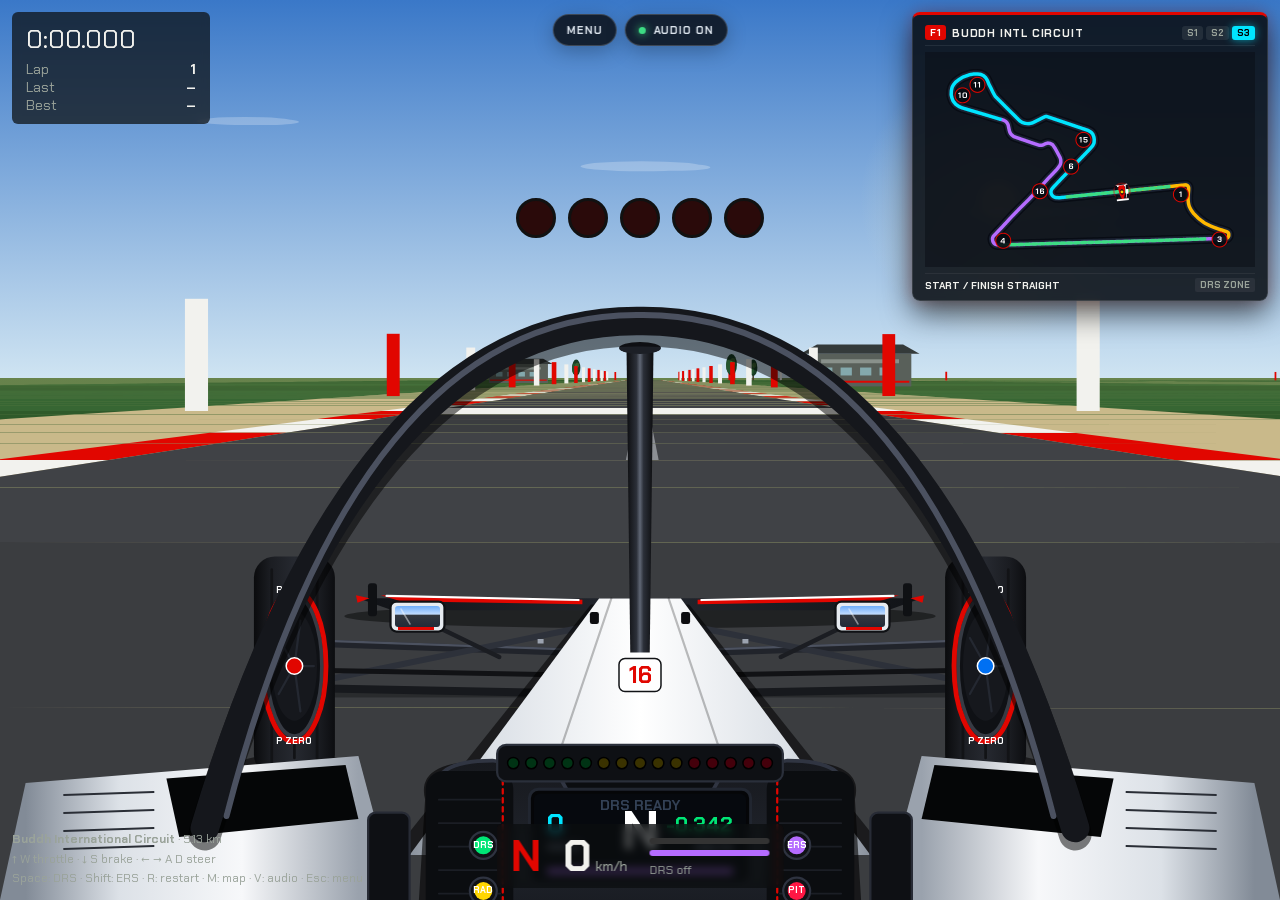
==== Buddh Circuit – F1 Cockpit.html @ 2cab72d8 "Initial commit: Buddh Circuit F1 Game" ====
<!DOCTYPE html>
<html lang="en">
<head>
<meta charset="utf-8">
<meta name="viewport" content="width=device-width, initial-scale=1, viewport-fit=cover">
<title>Buddh International Circuit – F1 Cockpit</title>
<link href="https://fonts.googleapis.com/css2?family=Chakra+Petch:wght@500;700&display=swap" rel="stylesheet">
<style>
:root{--bg:#1d2a1c;--panel:rgba(12,14,16,.72);--ink:#f2f2ee;--dim:#9aa39a;--red:#e10600;--purple:#b56cff;--green:#3ddc84;box-sizing:border-box;padding-top:env(safe-area-inset-top,0px);padding-bottom:env(safe-area-inset-bottom,0px)}
html{scroll-padding-top:env(safe-area-inset-top,0px);height:100%}
html,body{margin:0;height:100%;overflow:hidden;background:var(--bg);color:var(--ink);font-family:"Chakra Petch",system-ui,sans-serif}
canvas{display:block;width:100%;height:100%}
.hud{position:fixed;background:var(--panel);border-radius:6px;padding:10px 14px;font-variant-numeric:tabular-nums;backdrop-filter:blur(4px)}
#timing{top:calc(12px + env(safe-area-inset-top,0px));left:12px;min-width:170px}
#timing div{display:flex;justify-content:space-between;gap:18px;font-size:14px;color:var(--dim)}
#timing b{color:var(--ink);font-weight:700}
#timing .big{font-size:26px;color:var(--ink);margin-bottom:4px}
#dash{bottom:calc(12px + env(safe-area-inset-bottom,0px));left:50%;transform:translateX(-50%);display:flex;gap:22px;align-items:flex-end}
#speed{font-size:44px;font-weight:700;line-height:1}
#speed small{font-size:13px;color:var(--dim);font-weight:500;margin-left:4px}
#gear{font-size:44px;font-weight:700;line-height:1;color:var(--red);min-width:30px;text-align:center}
.bars{display:grid;gap:6px;width:120px;font-size:12px;color:var(--dim)}
.bar{height:6px;background:#333;border-radius:3px;overflow:hidden}
.bar i{display:block;height:100%;width:0;background:var(--green)}
#rev i{background:var(--red)}
#drs{color:var(--dim)}#drs.on{color:var(--green);font-weight:700}
#mini{top:calc(12px + env(safe-area-inset-top,0px));right:12px;padding:10px 12px 8px;background:rgba(10,14,20,0.88);border:1px solid rgba(255,255,255,0.12);border-top:3px solid var(--red);box-shadow:0 12px 30px rgba(0,0,0,0.65),0 0 15px rgba(225,6,0,0.2);border-radius:8px;display:flex;flex-direction:column;gap:6px;z-index:10;cursor:pointer;user-select:none;transition:all .2s ease}
#mini-header{display:flex;justify-content:space-between;align-items:center;gap:12px;border-bottom:1px solid rgba(255,255,255,0.08);padding-bottom:5px}
.mini-title-wrap{display:flex;align-items:center;gap:6px}
.f1-pill{background:var(--red);color:#fff;font-size:10px;font-weight:700;padding:1px 5px;border-radius:3px;letter-spacing:0.5px}
.mini-name{font-size:11px;font-weight:700;letter-spacing:0.8px;color:var(--ink);text-transform:uppercase}
.mini-sectors{display:flex;gap:3px}
.sec-badge{font-size:9px;font-weight:700;padding:1px 5px;border-radius:3px;background:rgba(255,255,255,0.08);color:var(--dim);transition:all 0.2s ease}
.sec-badge.active-s1{background:#ffb800;color:#000;box-shadow:0 0 8px rgba(255,184,0,0.6)}
.sec-badge.active-s2{background:var(--purple);color:#fff;box-shadow:0 0 8px rgba(181,108,255,0.6)}
.sec-badge.active-s3{background:#00e5ff;color:#000;box-shadow:0 0 8px rgba(0,229,255,0.6)}
#mini-footer{display:flex;justify-content:space-between;align-items:center;font-size:10px;color:var(--dim);border-top:1px solid rgba(255,255,255,0.06);padding-top:4px}
#mini-turn{font-weight:700;color:var(--ink)}
.mini-drs-tag{color:var(--dim);font-weight:700;font-size:9px;padding:1px 5px;border-radius:2px;background:rgba(255,255,255,0.06)}
.mini-drs-tag.active{background:var(--green);color:#000;box-shadow:0 0 8px rgba(61,220,132,0.7)}
#lights{position:fixed;top:22%;left:50%;transform:translateX(-50%);display:flex;gap:12px;pointer-events:none}
#lights span{width:34px;height:34px;border-radius:50%;background:#2a0a0a;border:3px solid #111}
#lights span.on{background:var(--red);box-shadow:0 0 18px var(--red)}
#msg{position:fixed;top:36%;left:0;right:0;text-align:center;font-size:30px;font-weight:700;pointer-events:none;text-shadow:0 2px 8px #000}
#help{position:fixed;left:12px;bottom:calc(12px + env(safe-area-inset-bottom,0px));font-size:12px;color:var(--dim);line-height:1.6}
#top-tools{position:fixed;top:calc(14px + env(safe-area-inset-top,0px));left:50%;transform:translateX(-50%);z-index:12;display:flex;gap:8px}
#top-tools button{border:1px solid rgba(255,255,255,.18);border-radius:999px;padding:8px 13px;background:rgba(10,14,20,.84);color:#dbe3ec;font:700 11px "Chakra Petch",sans-serif;letter-spacing:.08em;cursor:pointer;backdrop-filter:blur(8px);box-shadow:0 5px 20px rgba(0,0,0,.25)}
#top-tools button:hover{background:rgba(32,39,49,.96);border-color:rgba(255,255,255,.36)}
#sound-toggle::before{content:"";display:inline-block;width:7px;height:7px;margin-right:8px;border-radius:50%;background:#3ddc84;box-shadow:0 0 8px #3ddc84}
#sound-toggle[aria-pressed="false"]::before{background:#7a828d;box-shadow:none}
#race-menu{position:fixed;z-index:11;top:calc(58px + env(safe-area-inset-top,0px));left:50%;transform:translateX(-50%);width:min(430px,calc(100vw - 28px));max-height:calc(100vh - 86px);overflow:auto;padding:20px;border:1px solid rgba(255,255,255,.16);border-radius:14px;background:linear-gradient(145deg,rgba(19,25,33,.97),rgba(7,10,14,.96));color:#f2f5f8;box-shadow:0 24px 80px rgba(0,0,0,.58);backdrop-filter:blur(16px)}
#race-menu[hidden]{display:none}
.menu-heading{display:flex;justify-content:space-between;align-items:flex-start;margin-bottom:16px}
.menu-heading h2{margin:0;font-size:20px;letter-spacing:.04em}
.menu-heading p{margin:3px 0 0;color:#9aa6b4;font-size:11px;letter-spacing:.08em;text-transform:uppercase}
.menu-close{border:1px solid #39414c;border-radius:8px;background:#161b22;color:#dbe3ec;padding:6px 10px;font:700 11px "Chakra Petch",sans-serif;cursor:pointer}
.menu-section{border-top:1px solid rgba(255,255,255,.1);padding-top:13px;margin-top:13px}
.menu-section h3{margin:0 0 10px;color:#8d9aaa;font-size:10px;letter-spacing:.12em;text-transform:uppercase}
.control-list{display:grid;grid-template-columns:1fr 1fr;gap:8px}
.control-row{display:flex;align-items:center;justify-content:space-between;gap:8px;padding:8px 9px;border-radius:8px;background:rgba(255,255,255,.045);font-size:12px;color:#c8d0d9}
.keycaps{display:flex;gap:3px;flex-wrap:wrap;justify-content:flex-end}
.keycap{min-width:22px;padding:3px 5px;border:1px solid #414a57;border-bottom-width:2px;border-radius:5px;background:#222832;color:#fff;text-align:center;font-size:10px;font-weight:700}
.setting-row{display:grid;grid-template-columns:1fr auto;align-items:center;gap:4px 12px;margin:12px 0;color:#dbe3ec;font-size:12px}
.setting-row output{color:#9eabb9;font-variant-numeric:tabular-nums}
.setting-row input{grid-column:1/-1;width:100%;accent-color:#e10600}
#resume-drive{width:100%;margin-top:15px;padding:11px;border:0;border-radius:8px;background:#e10600;color:#fff;font:700 13px "Chakra Petch",sans-serif;letter-spacing:.08em;cursor:pointer}
#resume-drive:hover{background:#ff211b}
#sound-toggle::before{content:"";display:inline-block;width:7px;height:7px;margin-right:8px;border-radius:50%;background:#3ddc84;box-shadow:0 0 8px #3ddc84}
#sound-toggle[aria-pressed="false"]::before{background:#7a828d;box-shadow:none}
#sound-toggle:hover{background:rgba(32,39,49,.94);border-color:rgba(255,255,255,.36)}
@media(max-width:700px){#help{display:none}#dash{gap:12px}}
</style>
</head>
<body>
<canvas id="c"></canvas>
<div class="hud" id="timing">
  <div class="big" id="cur">0:00.000</div>
  <div>Lap <b id="lap">1</b></div>
  <div>Last <b id="last">–</b></div>
  <div>Best <b id="best">–</b></div>
</div>
<div class="hud" id="mini" title="Click to toggle map size (F1 GPS Minimap)">
  <div id="mini-header">
    <div class="mini-title-wrap">
      <span class="f1-pill">F1</span>
      <span class="mini-name">BUDDH INTL CIRCUIT</span>
    </div>
    <div class="mini-sectors">
      <span id="sec-1" class="sec-badge active-s1">S1</span>
      <span id="sec-2" class="sec-badge">S2</span>
      <span id="sec-3" class="sec-badge">S3</span>
    </div>
  </div>
  <canvas id="m" width="660" height="430" style="width:330px;height:215px"></canvas>
  <div id="mini-footer">
    <span id="mini-turn">MAIN STRAIGHT</span>
    <span id="mini-drs" class="mini-drs-tag">DRS ZONE</span>
  </div>
</div>
<div id="lights"><span></span><span></span><span></span><span></span><span></span></div>
<div id="msg"></div>
<div id="top-tools">
  <button id="menu-toggle" type="button" aria-expanded="false" aria-controls="race-menu">MENU</button>
  <button id="sound-toggle" type="button" aria-pressed="true" title="Toggle engine and road audio">AUDIO ON</button>
</div>
<section id="race-menu" hidden aria-label="Race menu">
  <div class="menu-heading">
    <div><h2>Race controls</h2><p id="menu-status">Paused · Buddh International Circuit</p></div>
    <button class="menu-close" id="menu-close" type="button" aria-label="Close race menu">CLOSE</button>
  </div>
  <div class="menu-section">
    <h3>Drive</h3>
    <div class="control-list">
      <div class="control-row"><span>Throttle</span><span class="keycaps"><span class="keycap">W</span><span class="keycap">↑</span></span></div>
      <div class="control-row"><span>Brake / reverse</span><span class="keycaps"><span class="keycap">S</span><span class="keycap">↓</span></span></div>
      <div class="control-row"><span>Steer</span><span class="keycaps"><span class="keycap">A</span><span class="keycap">D</span></span></div>
      <div class="control-row"><span>DRS · straight only</span><span class="keycaps"><span class="keycap">SPACE</span></span></div>
      <div class="control-row"><span>ERS boost</span><span class="keycaps"><span class="keycap">SHIFT</span></span></div>
      <div class="control-row"><span>Restart lap</span><span class="keycaps"><span class="keycap">R</span></span></div>
      <div class="control-row"><span>Map size</span><span class="keycaps"><span class="keycap">M</span></span></div>
      <div class="control-row"><span>Menu / resume</span><span class="keycaps"><span class="keycap">ESC</span></span></div>
    </div>
  </div>
  <div class="menu-section">
    <h3>Settings</h3>
    <label class="setting-row" for="steer-setting"><span>Steering response</span><output id="steer-value">100%</output><input id="steer-setting" type="range" min="60" max="150" value="100"></label>
    <label class="setting-row" for="camera-setting"><span>Camera vibration</span><output id="camera-value">100%</output><input id="camera-setting" type="range" min="0" max="150" value="100"></label>
    <label class="setting-row" for="volume-setting"><span>Audio volume</span><output id="volume-value">75%</output><input id="volume-setting" type="range" min="0" max="100" value="75"></label>
  </div>
  <button id="resume-drive" type="button">RESUME DRIVE</button>
</section>
<div class="hud" id="dash">
  <div id="gear">N</div>
  <div id="speed">0<small>km/h</small></div>
  <div class="bars">
    <div id="rev" class="bar"><i></i></div>
    <div id="ersb" class="bar"><i style="background:var(--purple)"></i></div>
    <div id="drs">DRS off</div>
  </div>
</div>
<div id="help"><b>Buddh International Circuit</b> · 5.13 km<br>↑ W throttle · ↓ S brake · ← → A D steer<br>Space: DRS · Shift: ERS · R: restart · M: map · V: audio · Esc: menu</div>

<script>
(function(){
const cv=document.getElementById('c'),ctx=cv.getContext('2d');
const mc=document.getElementById('m'),mx=mc.getContext('2d');
const $=id=>document.getElementById(id);
let W,H,dpr;
function resize(){dpr=Math.min(devicePixelRatio||1,2);W=innerWidth;H=innerHeight;cv.width=W*dpr;cv.height=H*dpr}
addEventListener('resize',resize);resize();

// ---- Track: closed Catmull-Rom spline ----
// Buddh International Circuit, traced from the supplied SVG (start/finish = first point)
const D=[2583,573,2631,568,2679,563,2727,558,2774,553,2822,547,2870,543,2918,538,2966,533,3013,528,3061,523,3109,518,3157,514,3205,509,3253,504,3300,499,3348,494,3396,489,3444,484,3492,480,3539,475,3587,470,3635,465,3683,460,3731,455,3778,451,3826,446,3874,441,3922,436,3970,431,4017,426,4065,421,4113,417,4161,412,4209,407,4257,402,4304,397,4352,392,4400,388,4448,383,4496,378,4543,373,4591,368,4639,363,4687,359,4735,354,4782,349,4830,344,4878,339,4926,334,4974,329,5021,325,5069,320,5117,315,5165,310,5213,305,5260,300,5308,296,5356,291,5404,287,5452,292,5494,313,5528,346,5550,388,5559,434,5559,482,5557,530,5553,578,5549,626,5545,674,5541,722,5537,770,5533,818,5531,866,5531,914,5531,962,5532,1010,5537,1057,5542,1105,5547,1153,5555,1200,5567,1247,5579,1293,5595,1338,5617,1381,5638,1424,5660,1467,5685,1508,5713,1547,5741,1586,5769,1625,5797,1664,5831,1698,5865,1732,5899,1766,5933,1800,5967,1834,6001,1868,6035,1902,6072,1932,6110,1961,6149,1990,6187,2019,6226,2048,6264,2077,6302,2106,6342,2133,6385,2154,6428,2175,6471,2196,6514,2218,6557,2239,6601,2260,6644,2281,6689,2298,6734,2315,6779,2332,6824,2349,6869,2366,6914,2383,6959,2400,7004,2416,7050,2430,7096,2443,7142,2457,7188,2471,7233,2487,7278,2503,7324,2518,7370,2533,7414,2552,7453,2579,7482,2617,7491,2664,7492,2712,7485,2759,7460,2799,7428,2835,7386,2858,7339,2867,7291,2870,7243,2869,7195,2869,7147,2868,7099,2869,7051,2871,7003,2872,6955,2873,6907,2874,6859,2875,6811,2876,6763,2877,6715,2879,6667,2880,6619,2881,6570,2882,6522,2883,6474,2885,6426,2886,6378,2887,6330,2888,6282,2890,6234,2892,6186,2893,6138,2895,6090,2896,6042,2898,5994,2900,5946,2901,5898,2903,5850,2904,5802,2906,5754,2908,5706,2910,5658,2912,5610,2914,5562,2916,5514,2917,5466,2919,5418,2921,5370,2923,5322,2925,5274,2927,5226,2928,5178,2929,5130,2931,5082,2932,5034,2933,4986,2935,4938,2936,4890,2937,4841,2939,4793,2940,4745,2941,4697,2943,4649,2944,4601,2945,4553,2947,4505,2948,4457,2950,4409,2952,4361,2953,4313,2955,4265,2957,4217,2958,4169,2960,4121,2962,4073,2964,4025,2965,3977,2967,3929,2969,3881,2970,3833,2971,3785,2973,3737,2974,3689,2975,3641,2976,3593,2977,3545,2978,3497,2979,3449,2981,3401,2982,3352,2983,3304,2984,3256,2985,3208,2986,3160,2987,3112,2988,3064,2990,3016,2991,2968,2992,2920,2993,2872,2995,2824,2997,2776,2999,2728,3001,2680,3003,2632,3004,2584,3006,2536,3008,2488,3010,2440,3012,2392,3014,2344,3015,2296,3017,2248,3018,2200,3019,2152,3020,2104,3021,2056,3022,2008,3024,1960,3025,1912,3026,1864,3027,1816,3028,1767,3030,1719,3031,1671,3033,1623,3034,1575,3036,1527,3037,1479,3039,1431,3040,1383,3042,1335,3043,1287,3045,1239,3046,1191,3047,1143,3048,1095,3049,1047,3050,999,3051,951,3052,903,3053,855,3054,807,3055,759,3056,711,3057,663,3057,615,3059,567,3061,519,3063,471,3065,423,3067,375,3069,326,3071,278,3073,230,3075,182,3077,134,3079,86,3081,38,3082,-10,3083,-58,3084,-106,3085,-154,3086,-202,3087,-250,3088,-298,3089,-346,3090,-394,3091,-442,3092,-490,3093,-538,3094,-586,3095,-634,3097,-682,3098,-730,3099,-778,3101,-826,3102,-874,3104,-922,3105,-970,3107,-1018,3108,-1066,3110,-1115,3111,-1163,3113,-1211,3114,-1259,3115,-1307,3117,-1355,3118,-1403,3120,-1451,3121,-1499,3123,-1547,3124,-1595,3126,-1643,3127,-1691,3128,-1739,3130,-1787,3131,-1835,3133,-1883,3134,-1931,3136,-1979,3137,-2027,3139,-2075,3141,-2123,3142,-2171,3144,-2219,3145,-2267,3147,-2315,3148,-2363,3150,-2411,3151,-2459,3153,-2507,3154,-2555,3155,-2603,3157,-2651,3158,-2700,3159,-2748,3161,-2796,3162,-2844,3163,-2892,3164,-2940,3166,-2988,3167,-3036,3168,-3084,3170,-3132,3171,-3180,3172,-3228,3174,-3276,3175,-3324,3177,-3372,3178,-3420,3179,-3468,3181,-3516,3182,-3564,3182,-3612,3182,-3660,3174,-3707,3165,-3752,3151,-3792,3124,-3828,3092,-3854,3052,-3876,3009,-3885,2963,-3893,2915,-3894,2867,-3882,2821,-3862,2778,-3833,2739,-3800,2704,-3767,2670,-3734,2635,-3701,2600,-3668,2565,-3635,2531,-3601,2496,-3568,2461,-3535,2426,-3502,2392,-3469,2357,-3436,2322,-3402,2287,-3370,2252,-3337,2217,-3305,2181,-3272,2146,-3239,2111,-3207,2075,-3174,2040,-3142,2005,-3109,1969,-3076,1934,-3044,1899,-3011,1864,-2979,1828,-2945,1794,-2912,1759,-2878,1725,-2845,1690,-2811,1656,-2778,1622,-2744,1587,-2711,1553,-2677,1518,-2644,1484,-2610,1449,-2577,1415,-2543,1381,-2508,1347,-2474,1313,-2440,1279,-2406,1246,-2372,1212,-2338,1178,-2304,1144,-2269,1110,-2235,1076,-2201,1043,-2167,1009,-2133,975,-2100,940,-2067,905,-2034,870,-2001,835,-1968,801,-1935,766,-1902,731,-1869,696,-1835,661,-1802,626,-1769,591,-1736,557,-1703,522,-1670,487,-1637,452,-1605,416,-1573,380,-1541,344,-1509,308,-1477,273,-1445,237,-1413,201,-1381,165,-1349,129,-1317,94,-1285,58,-1253,22,-1221,-14,-1188,-49,-1154,-83,-1120,-117,-1086,-151,-1053,-186,-1020,-221,-987,-256,-954,-291,-921,-326,-888,-360,-855,-395,-822,-430,-789,-465,-758,-502,-730,-541,-701,-579,-674,-619,-648,-659,-627,-702,-615,-749,-603,-795,-604,-843,-605,-891,-610,-938,-624,-984,-638,-1030,-660,-1073,-683,-1115,-705,-1158,-728,-1200,-750,-1243,-773,-1285,-796,-1327,-819,-1370,-842,-1412,-865,-1454,-890,-1495,-918,-1534,-945,-1574,-972,-1613,-1001,-1651,-1043,-1675,-1085,-1697,-1129,-1718,-1176,-1724,-1224,-1730,-1271,-1719,-1317,-1707,-1362,-1690,-1404,-1667,-1447,-1645,-1492,-1630,-1539,-1622,-1587,-1622,-1635,-1623,-1681,-1637,-1727,-1651,-1773,-1666,-1818,-1680,-1864,-1696,-1909,-1711,-1955,-1727,-2000,-1743,-2046,-1758,-2091,-1774,-2137,-1789,-2182,-1805,-2227,-1821,-2273,-1836,-2318,-1852,-2364,-1868,-2409,-1883,-2455,-1899,-2500,-1915,-2545,-1930,-2591,-1946,-2636,-1962,-2682,-1977,-2727,-1993,-2773,-2009,-2818,-2024,-2864,-2040,-2902,-2068,-2939,-2099,-2976,-2129,-3007,-2165,-3033,-2205,-3055,-2248,-3070,-2293,-3085,-2339,-3095,-2386,-3105,-2433,-3115,-2480,-3125,-2527,-3134,-2574,-3148,-2620,-3169,-2663,-3193,-2705,-3224,-2741,-3258,-2775,-3300,-2798,-3341,-2822,-3385,-2841,-3431,-2854,-3478,-2868,-3524,-2881,-3570,-2894,-3616,-2907,-3662,-2921,-3708,-2935,-3754,-2949,-3800,-2963,-3846,-2976,-3892,-2990,-3938,-3004,-3984,-3018,-4030,-3032,-4076,-3046,-4122,-3060,-4168,-3073,-4214,-3087,-4261,-3101,-4307,-3114,-4353,-3128,-4399,-3142,-4445,-3155,-4491,-3169,-4537,-3183,-4583,-3196,-4629,-3210,-4675,-3224,-4721,-3237,-4767,-3251,-4813,-3264,-4860,-3278,-4906,-3292,-4952,-3305,-4998,-3319,-5044,-3333,-5090,-3346,-5136,-3360,-5182,-3374,-5228,-3387,-5274,-3401,-5320,-3414,-5366,-3428,-5410,-3448,-5454,-3467,-5498,-3487,-5539,-3511,-5579,-3539,-5618,-3566,-5658,-3594,-5690,-3628,-5720,-3666,-5750,-3703,-5780,-3741,-5804,-3782,-5820,-3827,-5837,-3872,-5853,-3917,-5865,-3964,-5875,-4011,-5884,-4058,-5883,-4106,-5881,-4154,-5879,-4202,-5877,-4250,-5868,-4297,-5857,-4344,-5847,-4391,-5832,-4436,-5808,-4478,-5785,-4520,-5759,-4560,-5728,-4597,-5697,-4634,-5666,-4670,-5628,-4699,-5590,-4729,-5552,-4759,-5514,-4788,-5473,-4813,-5432,-4838,-5391,-4863,-5350,-4888,-5308,-4912,-5263,-4928,-5218,-4944,-5173,-4960,-5127,-4976,-5082,-4992,-5037,-5008,-4991,-5024,-4945,-5035,-4897,-5042,-4850,-5049,-4802,-5056,-4754,-5057,-4706,-5057,-4658,-5058,-4610,-5057,-4562,-5052,-4514,-5047,-4467,-5039,-4423,-5020,-4379,-5001,-4335,-4982,-4299,-4950,-4263,-4918,-4227,-4886,-4201,-4846,-4176,-4805,-4150,-4765,-4131,-4721,-4112,-4676,-4094,-4632,-4076,-4587,-4054,-4544,-4033,-4502,-4011,-4459,-3989,-4416,-3967,-4373,-3946,-4330,-3926,-4286,-3905,-4243,-3884,-4200,-3861,-4158,-3838,-4115,-3815,-4073,-3791,-4031,-3768,-3990,-3735,-3954,-3702,-3920,-3668,-3886,-3634,-3852,-3600,-3818,-3566,-3784,-3532,-3750,-3498,-3716,-3464,-3682,-3430,-3648,-3397,-3613,-3363,-3579,-3329,-3545,-3295,-3511,-3261,-3477,-3227,-3443,-3193,-3409,-3159,-3376,-3125,-3342,-3091,-3308,-3057,-3274,-3023,-3240,-2989,-3206,-2954,-3172,-2920,-3138,-2886,-3104,-2852,-3070,-2818,-3037,-2784,-3003,-2750,-2969,-2716,-2935,-2682,-2901,-2648,-2867,-2613,-2834,-2579,-2800,-2540,-2773,-2499,-2748,-2457,-2723,-2413,-2707,-2366,-2695,-2320,-2682,-2273,-2675,-2225,-2669,-2177,-2664,-2130,-2667,-2083,-2677,-2035,-2686,-1988,-2696,-1944,-2714,-1901,-2736,-1858,-2757,-1815,-2779,-1772,-2800,-1729,-2822,-1686,-2843,-1643,-2865,-1600,-2886,-1557,-2908,-1515,-2929,-1472,-2951,-1429,-2972,-1386,-2994,-1341,-3012,-1296,-3016,-1250,-3001,-1204,-2986,-1159,-2971,-1113,-2955,-1068,-2940,-1022,-2925,-977,-2909,-931,-2894,-886,-2879,-840,-2863,-794,-2848,-749,-2833,-703,-2817,-658,-2802,-612,-2787,-567,-2771,-521,-2756,-476,-2740,-430,-2725,-385,-2710,-339,-2694,-294,-2679,-248,-2664,-202,-2648,-157,-2633,-111,-2618,-66,-2602,-20,-2587,25,-2572,71,-2556,116,-2541,162,-2526,207,-2510,253,-2495,298,-2479,344,-2464,389,-2449,435,-2433,481,-2418,526,-2403,572,-2387,617,-2372,663,-2357,708,-2341,750,-2317,791,-2293,833,-2269,870,-2240,901,-2203,933,-2167,952,-2123,970,-2078,987,-2033,997,-1987,1003,-1939,1009,-1891,1006,-1844,1003,-1796,1000,-1748,986,-1703,964,-1660,942,-1617,913,-1579,882,-1542,851,-1506,820,-1469,787,-1434,754,-1399,721,-1364,688,-1330,654,-1295,621,-1261,588,-1226,554,-1191,521,-1157,488,-1122,454,-1087,421,-1053,388,-1018,354,-983,321,-949,288,-914,255,-879,221,-845,188,-810,155,-776,121,-741,88,-706,55,-672,21,-637,-12,-602,-45,-568,-78,-533,-112,-498,-145,-464,-178,-429,-212,-394,-245,-360,-278,-325,-311,-290,-344,-255,-377,-220,-410,-185,-443,-151,-476,-116,-510,-81,-543,-46,-576,-11,-609,24,-642,58,-675,93,-708,128,-741,163,-774,198,-807,233,-840,268,-873,302,-907,337,-939,373,-970,409,-1002,445,-1034,482,-1054,524,-1068,570,-1080,616,-1073,664,-1066,711,-1043,753,-1017,793,-986,829,-948,858,-903,876,-859,895,-811,898,-763,900,-715,903,-667,906,-619,901,-572,895,-524,890,-476,885,-428,879,-381,874,-333,869,-285,864,-237,858,-190,853,-142,848,-94,843,-46,838,2,834,49,829,97,824,145,819,193,815,241,810,289,805,336,801,384,796,432,791,480,786,528,782,575,777,623,772,671,768,719,763,767,758,815,753,862,749,910,744,958,739,1006,735,1054,730,1101,725,1149,720,1197,716,1245,711,1293,706,1341,702,1388,697,1436,692,1484,687,1532,683,1580,678,1628,673,1675,668,1723,664,1771,659,1819,654,1867,649,1914,644,1962,639,2010,634,2058,629,2106,624,2153,619,2201,614,2249,609,2297,604,2344,598,2392,593,2440,588,2488,583,2536,578];
const P=[];for(let i=0;i<D.length;i+=2)P.push([D[i],D[i+1]]);
const TW=130, pts=[];
(function build(){
  const n=P.length;
  for(let i=0;i<n;i++){
    const p0=P[(i+n-1)%n],p1=P[i],p2=P[(i+1)%n],p3=P[(i+2)%n];
    for(let s=0;s<2;s++){
      const t=s/2,t2=t*t,t3=t2*t;
      pts.push([0,1].map(k=>0.5*((2*p1[k])+(-p0[k]+p2[k])*t+(2*p0[k]-5*p1[k]+4*p2[k]-p3[k])*t2+(-p0[k]+3*p1[k]-3*p2[k]+p3[k])*t3)));
    }
  }
})();
const N=pts.length;
function tracePath(g){g.beginPath();pts.forEach((p,i)=>i?g.lineTo(p[0],p[1]):g.moveTo(p[0],p[1]));g.closePath()}

// ---- Car ----
const car={x:0,y:0,a:0,vx:0,vy:0,steer:0,idx:0,ers:1,gear:0};
let keys={},state='idle',t0=0,lapT=0,lapNo=1,best=null,last=null,halfway=false,lightsT=0,go=false,dist=0;
let audioCtx=null,engineVoice=null,lastAudioGear=null,audioEnabled=true,volumeLevel=.75;
let steeringSensitivity=1,cameraMotion=1,menuReturnState=null;
function startEngineAudio(){
  if(audioCtx){if(audioCtx.state==='suspended')audioCtx.resume().catch(()=>{});return}
  const AudioContextClass=window.AudioContext||window.webkitAudioContext;
  if(!AudioContextClass)return;
  try{
    audioCtx=new AudioContextClass();
    const master=audioCtx.createGain();master.gain.value=0.0001;
    const compressor=audioCtx.createDynamicsCompressor();
    compressor.threshold.value=-20;compressor.knee.value=16;compressor.ratio.value=4;
    compressor.attack.value=0.008;compressor.release.value=0.18;
    const lowPass=audioCtx.createBiquadFilter();lowPass.type='lowpass';lowPass.frequency.value=900;lowPass.Q.value=0.7;
    const body=audioCtx.createOscillator();body.type='sawtooth';
    const bite=audioCtx.createOscillator();bite.type='square';
    const bodyGain=audioCtx.createGain();bodyGain.gain.value=0.62;
    const biteGain=audioCtx.createGain();biteGain.gain.value=0.11;
    const noiseBuffer=audioCtx.createBuffer(1,audioCtx.sampleRate*2,audioCtx.sampleRate);
    const noiseData=noiseBuffer.getChannelData(0);
    for(let i=0;i<noiseData.length;i++)noiseData[i]=Math.random()*2-1;
    const noise=audioCtx.createBufferSource();noise.buffer=noiseBuffer;noise.loop=true;
    const windFilter=audioCtx.createBiquadFilter();windFilter.type='lowpass';windFilter.frequency.value=700;
    const windGain=audioCtx.createGain();windGain.gain.value=0.0001;
    const gravelFilter=audioCtx.createBiquadFilter();gravelFilter.type='bandpass';gravelFilter.frequency.value=420;gravelFilter.Q.value=0.55;
    const gravelGain=audioCtx.createGain();gravelGain.gain.value=0.0001;
    const tire=audioCtx.createOscillator();tire.type='triangle';
    const tireFilter=audioCtx.createBiquadFilter();tireFilter.type='lowpass';tireFilter.frequency.value=1500;
    const tireGain=audioCtx.createGain();tireGain.gain.value=0.0001;
    body.connect(bodyGain).connect(lowPass);
    bite.connect(biteGain).connect(lowPass);
    noise.connect(windFilter).connect(windGain).connect(compressor);
    noise.connect(gravelFilter).connect(gravelGain).connect(compressor);
    tire.connect(tireFilter).connect(tireGain).connect(compressor);
    lowPass.connect(compressor).connect(master).connect(audioCtx.destination);
    body.start();bite.start();noise.start();tire.start();
    engineVoice={master,lowPass,body,bite,windFilter,windGain,gravelFilter,gravelGain,tire,tireFilter,tireGain};
    master.gain.setTargetAtTime(audioEnabled?0.12*volumeLevel:0.0001,audioCtx.currentTime,0.35);
  }catch(error){audioCtx=null;engineVoice=null}
}
function updateEngineAudio(rpm,throttle,gear,active,speedRatio,slip,gravel){
  if(!audioCtx||!engineVoice)return;
  const now=audioCtx.currentTime;
  const revs=Math.max(800,rpm||800);
  engineVoice.body.frequency.setTargetAtTime(revs/10.5,now,0.045);
  engineVoice.bite.frequency.setTargetAtTime(revs/5.25,now,0.045);
  engineVoice.lowPass.frequency.setTargetAtTime(850+revs*0.29+(throttle?850:0),now,0.08);
  engineVoice.master.gain.setTargetAtTime(audioEnabled?(active?(throttle?0.14:0.085):0.025)*volumeLevel:0.0001,now,0.12);
  const speed=Math.max(0,Math.min(1,speedRatio||0));
  const scrub=Math.max(0,Math.min(1,slip||0));
  engineVoice.windFilter.frequency.setTargetAtTime(500+speed*2100,now,0.12);
  engineVoice.windGain.gain.setTargetAtTime(speed*0.055,now,0.18);
  engineVoice.gravelFilter.frequency.setTargetAtTime(240+speed*380,now,0.12);
  engineVoice.gravelGain.gain.setTargetAtTime(gravel?0.022+speed*0.018:0.0001,now,0.08);
  engineVoice.tire.frequency.setTargetAtTime(430+scrub*920,now,0.05);
  engineVoice.tireFilter.frequency.setTargetAtTime(800+scrub*1800,now,0.08);
  engineVoice.tireGain.gain.setTargetAtTime(scrub>0.12?Math.min(0.045,(scrub-0.12)*0.075):0.0001,now,0.1);
  if(throttle&&typeof gear==='number'&&typeof lastAudioGear==='number'&&gear>lastAudioGear){
    const shift=audioCtx.createOscillator(),envelope=audioCtx.createGain();
    shift.type='triangle';shift.frequency.setValueAtTime(145,now);shift.frequency.exponentialRampToValueAtTime(58,now+0.11);
    envelope.gain.setValueAtTime(0.0001,now);envelope.gain.exponentialRampToValueAtTime(0.035,now+0.012);envelope.gain.exponentialRampToValueAtTime(0.0001,now+0.13);
    shift.connect(envelope).connect(audioCtx.destination);shift.start(now);shift.stop(now+0.14);
  }
  if(typeof gear==='number')lastAudioGear=gear;
}
function reset(){
  const i=N-10;car.x=pts[i][0];car.y=pts[i][1];
  const n=pts[(i+1)%N];car.a=Math.atan2(n[1]-pts[i][1],n[0]-pts[i][0]);
  car.vx=car.vy=0;car.steer=0;car.idx=i;car.ers=1;
  lapNo=1;lapT=0;halfway=false;go=false;state='lights';lightsT=0;$('msg').textContent='';
  $('lap').textContent=1;
}
addEventListener('keydown',e=>{if(e.code!=='KeyV')startEngineAudio();keys[e.code]=1;if(e.code==='KeyR')reset();if(e.code==='KeyM'&&miniEl)miniEl.click();if(e.code.startsWith('Arrow')||e.code==='Space')e.preventDefault()});
addEventListener('keyup',e=>keys[e.code]=0);
const soundToggle=$('sound-toggle');
function toggleAudio(){
  if(!audioCtx){startEngineAudio();if(audioCtx)return}
  audioEnabled=!audioEnabled;
  soundToggle.textContent=audioEnabled?'AUDIO ON':'AUDIO OFF';
  soundToggle.setAttribute('aria-pressed',String(audioEnabled));
  if(engineVoice&&audioCtx)engineVoice.master.gain.setTargetAtTime(audioEnabled?0.12*volumeLevel:0.0001,audioCtx.currentTime,0.08);
}
soundToggle.addEventListener('click',toggleAudio);
addEventListener('keydown',e=>{if(e.code==='KeyV')toggleAudio()});
const raceMenu=$('race-menu'),menuToggle=$('menu-toggle');
function setMenuOpen(open){
  if(open&&!menuReturnState){menuReturnState=state;state='paused';$('menu-status').textContent=go?'Paused · Buddh International Circuit':'Race ready · Buddh International Circuit'}
  if(!open&&menuReturnState){state=menuReturnState;menuReturnState=null}
  raceMenu.hidden=!open;menuToggle.setAttribute('aria-expanded',String(open));
}
function toggleRaceMenu(){setMenuOpen(raceMenu.hidden)}
menuToggle.addEventListener('click',toggleRaceMenu);
$('menu-close').addEventListener('click',()=>setMenuOpen(false));
$('resume-drive').addEventListener('click',()=>setMenuOpen(false));
addEventListener('keydown',e=>{if(e.code==='Escape'){e.preventDefault();toggleRaceMenu()}});
$('steer-setting').addEventListener('input',e=>{steeringSensitivity=Number(e.target.value)/100;$('steer-value').value=e.target.value+'%'});
$('camera-setting').addEventListener('input',e=>{cameraMotion=Number(e.target.value)/100;$('camera-value').value=e.target.value+'%'});
$('volume-setting').addEventListener('input',e=>{volumeLevel=Number(e.target.value)/100;$('volume-value').value=e.target.value+'%';if(engineVoice&&audioCtx)engineVoice.master.gain.setTargetAtTime(audioEnabled?0.12*volumeLevel:0.0001,audioCtx.currentTime,0.08)});

function nearest(){
  let bi=car.idx,bd=1e18;
  for(let k=-25;k<=25;k++){
    const i=(car.idx+k+N)%N,dx=car.x-pts[i][0],dy=car.y-pts[i][1],d=dx*dx+dy*dy;
    if(d<bd){bd=d;bi=i}
  }
  return [bi,Math.sqrt(bd)];
}
const fmt=t=>{const m=Math.floor(t/60),s=t-m*60;return m+':'+s.toFixed(3).padStart(6,'0')};

function update(dt){
  if(state==='paused'){
    updateEngineAudio(car.rpm||3900,false,car.gear,false,0,0,false);
    return;
  }
  // start lights
  if(state==='lights'){
    lightsT+=dt;const n=Math.min(5,Math.floor(lightsT/0.8));
    [...$('lights').children].forEach((s,i)=>s.classList.toggle('on',i<n&&lightsT<4.6));
    if(lightsT>=4.6+Math.random()*0){go=true;state='run';$('lights').querySelectorAll('span').forEach(s=>s.classList.remove('on'));$('msg').textContent='GO';setTimeout(()=>{if($('msg').textContent==='GO')$('msg').textContent=''},900)}
  }
  const thr=go&&(keys.ArrowUp||keys.KeyW),brk=go&&(keys.ArrowDown||keys.KeyS);
  const tgt=(keys.ArrowRight||keys.KeyD?1:0)-(keys.ArrowLeft||keys.KeyA?1:0);
  car.steer+=(tgt-car.steer)*Math.min(1,7*dt);
  const c=Math.cos(car.a),s=Math.sin(car.a);
  let vf=car.vx*c+car.vy*s,vl=-car.vx*s+car.vy*c;
  const [ni,d]=nearest();
  const onTrack=d<TW/2+6, gravel=d>TW/2+40;
  const drsOn=go&&keys.Space&&Math.abs(car.steer)<0.15&&vf>300;
  const ersOn=go&&keys.ShiftLeft&&car.ers>0&&thr||go&&keys.ShiftRight&&car.ers>0&&thr;
  if(ersOn)car.ers=Math.max(0,car.ers-dt*0.22);else car.ers=Math.min(1,car.ers+dt*0.04+(brk?dt*0.1:0));
  const maxV=900+(drsOn?90:0)+(ersOn?50:0);
  if(thr)vf+=(760+(ersOn?350:0))*(1-Math.max(0,vf)/maxV)*dt;
  if(brk){vf-=(vf>0?1900:500)*dt;if(vf<-120)vf=-120}
  vf-=vf*(drsOn?0.05:0.13)*dt; // coasting drag
  if(!onTrack)vf-=vf*(gravel?4:1.6)*dt;
  vl*=Math.exp(-(onTrack?5.5:3)*dt);
  const ar=Math.abs(vf);
  car.a+=car.steer*2.6*steeringSensitivity*Math.min(ar/220,1)/(1+ar/620)*(vf>=0?1:-1)*dt;
  const c2=Math.cos(car.a),s2=Math.sin(car.a);
  car.vx=vf*c2-vl*s2;car.vy=vf*s2+vl*c2; // keep world velocity from local comps (slip carries over)
  car.x+=car.vx*dt;car.y+=car.vy*dt;

  // lap logic
  const prev=car.idx;car.idx=ni;
  if(go){
    lapT+=dt;
    if(ni>N*0.45&&ni<N*0.55)halfway=true;
    if(prev>N*0.9&&ni<N*0.1&&halfway&&vf>0){
      last=lapT;if(best===null||last<best){best=last;$('msg').style.color='var(--purple)'}else $('msg').style.color='';
      $('msg').textContent='LAP '+lapNo+'  '+fmt(last);setTimeout(()=>$('msg').textContent='',2600);
      lapNo++;lapT=0;halfway=false;$('lap').textContent=lapNo;
      $('last').textContent=fmt(last);$('best').textContent=fmt(best);
    }
    if(prev<N*0.1&&ni>N*0.9&&!halfway){/* wrong way over line: ignore */}
  }
  // HUD
  const kmh=Math.abs(vf)*0.37;
  $('speed').firstChild.nodeValue=Math.round(kmh);
  const g=vf<-5?'R':kmh<8?'N':Math.min(8,1+Math.floor(kmh/42));
  $('gear').textContent=g;
  const inG=typeof g==='number'?((kmh-(g-1)*42)/42):0;
  const rpm=typeof g==='number'?5200+Math.max(0,Math.min(1,inG))*5800:3900;
  car.rpm=rpm;
  const tireSlip=Math.min(1,Math.abs(vl)/Math.max(140,Math.abs(vf))*2.5+Math.max(0,Math.abs(car.steer)-0.55)*0.8);
  updateEngineAudio(rpm,!!thr,g,state==='run'||state==='lights',kmh/330,tireSlip,gravel);
  $('rev').firstElementChild.style.width=Math.round(Math.max(0,Math.min(1,inG))*100)+'%';
  $('ersb').firstElementChild.style.width=Math.round(car.ers*100)+'%';
  $('drs').textContent=drsOn?'DRS open':'DRS off';$('drs').classList.toggle('on',drsOn);
  $('cur').textContent=fmt(lapT);
  car.drs=drsOn;car.onTrack=onTrack;
  car.kmh=kmh;car.gear=g;car.inG=inG;car.vf=vf;car.thr=thr;car.brk=brk;
  car.wheelSpin=(car.wheelSpin||0)+vf*dt*0.065;
  if(brk&&vf>60){
    car.brakeTemp=Math.min(1.0,(car.brakeTemp||0)+dt*(vf/280));
  }else{
    car.brakeTemp=Math.max(0.0,(car.brakeTemp||0)-dt*0.38);
  }
  const targetPitch=(brk?10:0)-(thr?6:0);
  car.pitch=(car.pitch||0)+(targetPitch-(car.pitch||0))*Math.min(1,8*dt);
  const targetRoll=car.steer*Math.min(1,kmh/160)*6.5;
  car.roll=(car.roll||0)+(targetRoll-(car.roll||0))*Math.min(1,8*dt);
}

// ---- 3D first-person rendering (perspective projection, no libraries) ----
const MM=(()=>{
  let a=1e9,b=-1e9,c=1e9,d=-1e9;
  pts.forEach(p=>{a=Math.min(a,p[0]);b=Math.max(b,p[0]);c=Math.min(c,p[1]);d=Math.max(d,p[1])});
  const targetW=330, targetH=215;
  const padX=26, padY=22;
  const s=Math.min((targetW-padX*2)/(b-a), (targetH-padY*2)/(d-c));
  const ox=targetW/2 - (a+b)/2*s;
  const oy=targetH/2 - (c+d)/2*s;
  return{s,ox,oy,w:targetW,h:targetH};
})();

const TURN_MARKS=[
  {label:'1', idx:122, name:'T1'},
  {label:'3', idx:263, name:'T3'},
  {label:'4', idx:755, name:'T4'},
  {label:'6', idx:957, name:'T6'},
  {label:'10', idx:1233, name:'T10'},
  {label:'11', idx:1334, name:'T11'},
  {label:'15', idx:1629, name:'T15'},
  {label:'16', idx:1760, name:'T16'}
];
const carTrail=[];
let miniExpanded=false;
const miniEl=$('mini');
if(miniEl){
  miniEl.addEventListener('click',()=>{
    miniExpanded=!miniExpanded;
    const m=$('m');
    if(m){
      if(miniExpanded){m.style.width='440px';m.style.height='285px'}
      else{m.style.width='330px';m.style.height='215px'}
    }
  });
}
const NEAR=3,FAR=3200,CAMH=10;
const nrm=pts.map((p,i)=>{const a=pts[(i+N-1)%N],b=pts[(i+1)%N],tx=b[0]-a[0],ty=b[1]-a[1],l=Math.hypot(tx,ty);return[-ty/l,tx/l]});
const cf=new Float32Array(N),cl=new Float32Array(N),nf=new Float32Array(N),nl=new Float32Array(N);
let T=0,focal=600,hor=300;
function clip(p){const o=[];for(let k=0;k<p.length;k++){const a=p[k],b=p[(k+1)%p.length],ai=a[0]>=NEAR,bi=b[0]>=NEAR;if(ai)o.push(a);if(ai!==bi){const t=(NEAR-a[0])/(b[0]-a[0]);o.push([NEAR,a[1]+(b[1]-a[1])*t])}}return o}
function quad(i,w1,w2,col){
  const j=(i+1)%N,P4=[[cf[i]+nf[i]*w1,cl[i]+nl[i]*w1],[cf[i]+nf[i]*w2,cl[i]+nl[i]*w2],[cf[j]+nf[j]*w2,cl[j]+nl[j]*w2],[cf[j]+nf[j]*w1,cl[j]+nl[j]*w1]];
  const q=clip(P4);if(q.length<3)return;
  ctx.fillStyle=col;ctx.beginPath();
  q.forEach((p,k)=>{const x=W/2+p[1]/p[0]*focal,y=hor+CAMH/p[0]*focal;k?ctx.lineTo(x,y):ctx.moveTo(x,y)});
  ctx.fill();
}
// ==========================================================================
// HIGH-FIDELITY F1 COCKPIT MODEL
// ==========================================================================
function cockpit(){
  const u=H/600;
  const speedRatio=Math.min(1,(car.kmh||0)/330);
  const roadVibe=(Math.sin(T*80)*(car.onTrack?0.5:2.6)*speedRatio)*u*cameraMotion;
  const cx=W/2+(car.roll||0)*u;
  const cy=H+(car.pitch||0)*u+roadVibe;

  // 1. FRONT WING (Visible ahead of nose tip)
  const fwY=H*0.648+(car.pitch||0)*u*0.35;
  const fwW=W*0.22;
  // Front wing drop shadow
  ctx.fillStyle='rgba(0,0,0,0.45)';
  ctx.beginPath();
  ctx.ellipse(cx,fwY+22*u,fwW*1.05,8*u,0,0,Math.PI*2);
  ctx.fill();

  // Front wing mainplane (carbon fiber)
  const fwGrad=ctx.createLinearGradient(cx-fwW,fwY,cx+fwW,fwY);
  fwGrad.addColorStop(0,'#111317');
  fwGrad.addColorStop(0.5,'#23272f');
  fwGrad.addColorStop(1,'#111317');
  ctx.fillStyle=fwGrad;
  ctx.beginPath();
  ctx.moveTo(cx-fwW,fwY+10*u);
  ctx.lineTo(cx+fwW,fwY+10*u);
  ctx.lineTo(cx+fwW*0.88,fwY+18*u);
  ctx.lineTo(cx-fwW*0.88,fwY+18*u);
  ctx.closePath();
  ctx.fill();

  // Front wing upper aerodynamic cascade flaps (Scuderia Red & White edge)
  ctx.fillStyle='#e10600';
  ctx.beginPath();
  ctx.moveTo(cx-fwW*0.92,fwY+8*u);
  ctx.lineTo(cx-W*0.045,fwY+11*u);
  ctx.lineTo(cx-W*0.045,fwY+14*u);
  ctx.lineTo(cx-fwW*0.85,fwY+12*u);
  ctx.closePath();
  ctx.fill();
  ctx.beginPath();
  ctx.moveTo(cx+fwW*0.92,fwY+8*u);
  ctx.lineTo(cx+W*0.045,fwY+11*u);
  ctx.lineTo(cx+W*0.045,fwY+14*u);
  ctx.lineTo(cx+fwW*0.85,fwY+12*u);
  ctx.closePath();
  ctx.fill();
  // White aerodynamic pinstripe
  ctx.strokeStyle='#ffffff';
  ctx.lineWidth=1.5*u;
  ctx.beginPath();
  ctx.moveTo(cx-fwW*0.9,fwY+8.5*u);ctx.lineTo(cx-W*0.048,fwY+11.2*u);
  ctx.moveTo(cx+fwW*0.9,fwY+8.5*u);ctx.lineTo(cx+W*0.048,fwY+11.2*u);
  ctx.stroke();

  // Front wing endplates (vertical carbon fences)
  [-1,1].forEach(sd=>{
    const epx=cx+sd*fwW*0.95;
    ctx.fillStyle='#0f1114';
    ctx.beginPath();
    ctx.roundRect(epx-3*u,fwY,6*u,22*u,2*u);
    ctx.fill();
    // Outer diveplane
    ctx.fillStyle='#e10600';
    ctx.beginPath();
    ctx.moveTo(epx+sd*2*u,fwY+10*u);
    ctx.lineTo(epx+sd*11*u,fwY+8*u);
    ctx.lineTo(epx+sd*10*u,fwY+13*u);
    ctx.closePath();
    ctx.fill();
  });

  // 2. DOUBLE-WISHBONE FRONT SUSPENSION & PUSHRODS
  [-1,1].forEach(sd=>{
    const wheelCenter=cx+sd*W*0.27;
    const hubY=H*0.745;
    const chassisTopX=cx+sd*W*0.045;
    const chassisBotX=cx+sd*W*0.065;

    // Suspension shadows
    ctx.strokeStyle='rgba(0,0,0,0.3)';
    ctx.lineWidth=4*u;
    ctx.beginPath();
    ctx.moveTo(chassisBotX,hubY+16*u);
    ctx.lineTo(wheelCenter-sd*22*u,hubY+16*u);
    ctx.stroke();

    // Lower Wishbone (Carbon A-arm)
    ctx.strokeStyle='#17191d';
    ctx.lineWidth=5.5*u;
    ctx.beginPath();
    ctx.moveTo(chassisBotX,H*0.77);
    ctx.lineTo(wheelCenter-sd*22*u,H*0.765);
    ctx.stroke();

    // Upper Wishbone (Aerofoil carbon teardrop)
    ctx.strokeStyle='#21242b';
    ctx.lineWidth=5*u;
    ctx.beginPath();
    ctx.moveTo(chassisTopX,H*0.725);
    ctx.lineTo(wheelCenter-sd*22*u,H*0.715);
    ctx.stroke();
    // Wishbone metallic edge highlight
    ctx.strokeStyle='#4c5260';
    ctx.lineWidth=1.5*u;
    ctx.beginPath();
    ctx.moveTo(chassisTopX,H*0.722);
    ctx.lineTo(wheelCenter-sd*22*u,H*0.712);
    ctx.stroke();

    // Pushrod Suspension Strut (Diagonal from top chassis rocker to wheel hub)
    ctx.strokeStyle='#2d313a';
    ctx.lineWidth=4*u;
    ctx.beginPath();
    ctx.moveTo(cx+sd*W*0.038,H*0.695);
    ctx.lineTo(wheelCenter-sd*22*u,H*0.755);
    ctx.stroke();
    // Titanium adjuster collar
    ctx.fillStyle='#9ca3af';
    ctx.fillRect(cx+sd*W*0.08,H*0.71,4*u,3*u);

    // Steering Tie Rod (articulates with steering angle)
    const steerOffset=car.steer*8*u;
    ctx.strokeStyle='#111215';
    ctx.lineWidth=3.5*u;
    ctx.beginPath();
    ctx.moveTo(cx+sd*W*0.055,H*0.75);
    ctx.lineTo(wheelCenter-sd*22*u,H*0.745+steerOffset);
    ctx.stroke();
  });

  // 3. FRONT WHEELS (18-Inch Pirelli Slicks with Brake Heat Glow & Rotation)
  [-1,1].forEach(sd=>{
    const wx=cx+sd*W*0.27;
    const wy=H*0.74;
    ctx.save();
    ctx.translate(wx,wy);
    ctx.rotate(car.steer*0.38);

    const tw=54*u, th=146*u;

    // Ground contact shadow
    ctx.fillStyle='rgba(0,0,0,0.55)';
    ctx.beginPath();
    ctx.ellipse(0,th*0.48,tw*0.8,12*u,0,0,Math.PI*2);
    ctx.fill();

    // Outer tire casing (matte dark rubber)
    const tireGrad=ctx.createLinearGradient(-tw/2,0,tw/2,0);
    tireGrad.addColorStop(0,'#0a0b0d');
    tireGrad.addColorStop(0.2,'#1b1d22');
    tireGrad.addColorStop(0.5,'#262930');
    tireGrad.addColorStop(0.8,'#1a1c21');
    tireGrad.addColorStop(1,'#0c0d10');
    ctx.fillStyle=tireGrad;
    ctx.beginPath();
    ctx.roundRect(-tw/2,-th/2,tw,th,14*u);
    ctx.fill();

    // Tire tread center line & shoulder grooves
    ctx.strokeStyle='#121316';
    ctx.lineWidth=1.8*u;
    ctx.beginPath();
    ctx.moveTo(0,-th*0.42);ctx.lineTo(0,th*0.42);
    ctx.moveTo(-tw*0.28,-th*0.44);ctx.lineTo(-tw*0.28,th*0.44);
    ctx.moveTo(tw*0.28,-th*0.44);ctx.lineTo(tw*0.28,th*0.44);
    ctx.stroke();

    // Rotating Pirelli P-Zero Sidewall Ring & Markings
    const wheelRot=(car.wheelSpin||0)*sd;
    const rimRadius=th*0.32;
    ctx.save();
    // Inner wheel recess
    ctx.fillStyle='#0f1115';
    ctx.beginPath();
    ctx.ellipse(0,0,tw*0.36,rimRadius,0,0,Math.PI*2);
    ctx.fill();

    // Carbon-Ceramic Brake Disc with DYNAMIC BRAKE GLOW
    const bGlow=car.brakeTemp||0;
    if(bGlow>0.02){
      const brakeGlowGrad=ctx.createRadialGradient(0,0,rimRadius*0.2,0,0,rimRadius*0.9);
      brakeGlowGrad.addColorStop(0,`rgba(255, 240, 180, ${bGlow * 0.95})`);
      brakeGlowGrad.addColorStop(0.4,`rgba(255, 90, 10, ${bGlow * 0.85})`);
      brakeGlowGrad.addColorStop(0.8,`rgba(220, 20, 0, ${bGlow * 0.5})`);
      brakeGlowGrad.addColorStop(1,'rgba(180, 0, 0, 0)');
      ctx.fillStyle=brakeGlowGrad;
      ctx.beginPath();
      ctx.ellipse(0,0,tw*0.34,rimRadius*0.82,0,0,Math.PI*2);
      ctx.fill();
    }

    // BBS Rim Edge / Outer Ring
    ctx.strokeStyle='#373b44';
    ctx.lineWidth=2.5*u;
    ctx.beginPath();
    ctx.ellipse(0,0,tw*0.34,rimRadius,0,0,Math.PI*2);
    ctx.stroke();

    // 2026 Aero Wheel Rim Cover with Flow Vanes
    ctx.fillStyle='#16181d';
    ctx.beginPath();
    ctx.ellipse(0,0,tw*0.28,rimRadius*0.78,0,0,Math.PI*2);
    ctx.fill();
    // Aero vanes (spinning)
    ctx.strokeStyle='#242831';
    ctx.lineWidth=1.5*u;
    for(let a=0;a<5;a++){
      const ang=wheelRot+a*(Math.PI*2/5);
      const vx=Math.cos(ang)*tw*0.24, vy=Math.sin(ang)*rimRadius*0.68;
      ctx.beginPath();ctx.moveTo(0,0);ctx.lineTo(vx,vy);ctx.stroke();
    }

    // Pirelli P-Zero Sidewall Color Ring (Red Soft compound)
    ctx.strokeStyle='#e10600';
    ctx.lineWidth=3.2*u;
    ctx.beginPath();
    ctx.ellipse(0,0,tw*0.39,rimRadius*1.08,0,0,Math.PI*2);
    ctx.stroke();

    // "P ZERO" rotating text arcs
    ctx.save();
    ctx.rotate(wheelRot);
    ctx.fillStyle='#ffffff';
    ctx.font=`700 ${Math.round(6*u)}px "Chakra Petch",sans-serif`;
    ctx.textAlign='center';
    ctx.textBaseline='middle';
    ctx.fillText('P ZERO',0,-rimRadius*1.08);
    ctx.fillText('P ZERO',0,rimRadius*1.08);
    ctx.restore();

    // Anodized Center-Lock Wheel Nut (Red Left, Blue Right)
    ctx.fillStyle=sd<0?'#e10600':'#0070f3';
    ctx.beginPath();
    ctx.arc(0,0,5.5*u,0,Math.PI*2);
    ctx.fill();
    ctx.strokeStyle='#ffffff';
    ctx.lineWidth=1*u;
    ctx.stroke();

    ctx.restore();
    ctx.restore();
  });

  // 4. SIDEPODS & AERODYNAMIC MIRRORS
  // Sidepod air intakes
  [-1,1].forEach(sd=>{
    const spX1=cx+sd*W*0.22, spY1=cy*0.84;
    const spX2=cx+sd*W*0.48, spY2=cy*0.87;
    const spX3=cx+sd*W*0.50, spY3=cy;
    const spX4=cx+sd*W*0.19, spY4=cy;

    const spGrad=ctx.createLinearGradient(spX1,spY1,spX2,spY1);
    spGrad.addColorStop(0,'#9aa2ad');
    spGrad.addColorStop(0.35,'#f7f8fa');
    spGrad.addColorStop(0.72,'#dce1e7');
    spGrad.addColorStop(1,'#828b97');
    ctx.fillStyle=spGrad;
    ctx.beginPath();
    ctx.moveTo(spX1,spY1);
    ctx.lineTo(spX2,spY2);
    ctx.lineTo(spX3,spY3);
    ctx.lineTo(spX4,spY4);
    ctx.closePath();
    ctx.fill();

    // Sidepod intake mouth (black aerodynamic radiator intake hole)
    ctx.fillStyle='#050607';
    ctx.beginPath();
    ctx.moveTo(cx+sd*W*0.23,cy*0.85);
    ctx.lineTo(cx+sd*W*0.37,cy*0.865);
    ctx.lineTo(cx+sd*W*0.36,cy*0.93);
    ctx.lineTo(cx+sd*W*0.22,cy*0.91);
    ctx.closePath();
    ctx.fill();

    // Sidepod shoulder louvres / cooling gills
    ctx.strokeStyle='#2a2e36';
    ctx.lineWidth=1.2*u;
    for(let g=0;g<4;g++){
      const ly=cy*(0.88+g*0.02);
      ctx.beginPath();
      ctx.moveTo(cx+sd*W*0.38,ly);
      ctx.lineTo(cx+sd*W*0.45,ly+2*u);
      ctx.stroke();
    }

    // Aerodynamic Rearview Mirrors on Twin Carbon Pylons
    const mx=cx+sd*W*0.175, my=H*0.685;
    // Carbon aerodynamic mounting pylon
    ctx.strokeStyle='#1b1d22';
    ctx.lineWidth=3*u;
    ctx.beginPath();
    ctx.moveTo(cx+sd*W*0.11,H*0.73);
    ctx.lineTo(mx,my);
    ctx.stroke();

    // White mirror housing with a red team-color accent
    ctx.fillStyle='#e7ebf0';
    ctx.beginPath();
    ctx.roundRect(mx-sd*1*u-18*u,my-10*u,36*u,20*u,4*u);
    ctx.fill();
    ctx.strokeStyle='#0f1114';
    ctx.lineWidth=1.5*u;
    ctx.stroke();
    ctx.fillStyle='#e10600';
    ctx.fillRect(mx-12*u,my+7*u,24*u,2*u);

    // Mirror glass (reflects track & sky behind car)
    const mgGrad=ctx.createLinearGradient(mx,my-8*u,mx,my+8*u);
    mgGrad.addColorStop(0,'#60a5fa'); // sky
    mgGrad.addColorStop(0.4,'#bfdbfe');
    mgGrad.addColorStop(0.45,'#33373e'); // horizon
    mgGrad.addColorStop(1,'#1f2937'); // road
    ctx.fillStyle=mgGrad;
    ctx.beginPath();
    ctx.roundRect(mx-sd*1*u-15*u,my-7*u,30*u,14*u,2*u);
    ctx.fill();
    // Glass highlight glare
    ctx.strokeStyle='rgba(255,255,255,0.45)';
    ctx.lineWidth=1*u;
    ctx.beginPath();
    ctx.moveTo(mx-10*u,my-5*u);ctx.lineTo(mx-4*u,my+5*u);
    ctx.stroke();
  });

  // 5. NOSECONE & MONOCOQUE CHASSIS
  const noseTipY=H*0.665+(car.pitch||0)*u*0.3;
  const noseBaseY=cy*0.95;
  const tipW=W*0.032, baseW=W*0.18;

  // Dark underbody/chassis shadow
  ctx.fillStyle='rgba(0,0,0,0.55)';
  ctx.beginPath();
  ctx.moveTo(cx-tipW*1.2,noseTipY+4*u);
  ctx.lineTo(cx+tipW*1.2,noseTipY+4*u);
  ctx.lineTo(cx+baseW*1.08,noseBaseY);
  ctx.lineTo(cx-baseW*1.08,noseBaseY);
  ctx.closePath();
  ctx.fill();

  // Pearl-white nosecone bodywork with shaded carbon edges
  const noseGrad=ctx.createLinearGradient(cx-baseW,0,cx+baseW,0);
  noseGrad.addColorStop(0,'#89919c');
  noseGrad.addColorStop(0.18,'#dce1e7');
  noseGrad.addColorStop(0.5,'#ffffff');
  noseGrad.addColorStop(0.82,'#dce1e7');
  noseGrad.addColorStop(1,'#89919c');
  ctx.fillStyle=noseGrad;
  ctx.beginPath();
  ctx.moveTo(cx-tipW,noseTipY);
  ctx.lineTo(cx+tipW,noseTipY);
  ctx.lineTo(cx+baseW,noseBaseY);
  ctx.lineTo(cx-baseW,noseBaseY);
  ctx.closePath();
  ctx.fill();

  // Center specular gloss spine line
  const spineGrad=ctx.createLinearGradient(cx,noseTipY,cx,noseBaseY);
  spineGrad.addColorStop(0,'rgba(255,255,255,0.95)');
  spineGrad.addColorStop(0.5,'rgba(255,255,255,0.35)');
  spineGrad.addColorStop(1,'rgba(255,255,255,0)');
  ctx.strokeStyle=spineGrad;
  ctx.lineWidth=2.5*u;
  ctx.beginPath();
  ctx.moveTo(cx,noseTipY+2*u);
  ctx.lineTo(cx,noseBaseY-30*u);
  ctx.stroke();

  // High-downforce nose chine bevels (left and right ridge lines)
  ctx.strokeStyle='rgba(0,0,0,0.25)';
  ctx.lineWidth=1.5*u;
  ctx.beginPath();
  ctx.moveTo(cx-tipW*0.7,noseTipY);ctx.lineTo(cx-baseW*0.5,noseBaseY);
  ctx.moveTo(cx+tipW*0.7,noseTipY);ctx.lineTo(cx+baseW*0.5,noseBaseY);
  ctx.stroke();

  // Racing Badge: Number #16 & Tricolor Accent on Nose
  const badgeY=noseTipY+H*0.085;
  ctx.fillStyle='#ffffff';
  ctx.beginPath();
  ctx.roundRect(cx-14*u,badgeY-11*u,28*u,22*u,4*u);
  ctx.fill();
  ctx.strokeStyle='#111316';
  ctx.lineWidth=1*u;
  ctx.stroke();
  ctx.fillStyle='#e10600';
  ctx.font=`800 ${Math.round(15*u)}px "Chakra Petch",sans-serif`;
  ctx.textAlign='center';
  ctx.textBaseline='middle';
  ctx.fillText('16',cx,badgeY+1*u);

  // Titanium Pitot Tube & Telemetry Antenna at tip
  ctx.strokeStyle='#9ca3af';
  ctx.lineWidth=1.8*u;
  ctx.beginPath();
  ctx.moveTo(cx,noseTipY);
  ctx.lineTo(cx,noseTipY-16*u);
  ctx.stroke();
  ctx.fillStyle='#ffffff';
  ctx.beginPath();
  ctx.arc(cx,noseTipY-16*u,1.5*u,0,Math.PI*2);
  ctx.fill();

  // Nose Camera T-pods on sides
  [-1,1].forEach(sd=>{
    const cpx=cx+sd*tipW*1.15, cpy=noseTipY+12*u;
    ctx.fillStyle='#0c0d10';
    ctx.beginPath();
    ctx.roundRect(cpx-sd*1*u-3*u,cpy-3*u,6*u,8*u,1.5*u);
    ctx.fill();
  });

  // Cockpit rim / Headrest tub opening
  ctx.fillStyle='#0b0d10';
  ctx.beginPath();
  ctx.ellipse(cx,cy*0.93,W*0.14,H*0.07,0,0,Math.PI*2);
  ctx.fill();
  ctx.strokeStyle='#21252d';
  ctx.lineWidth=3.5*u;
  ctx.stroke();

  // 6. 3D TITANIUM HALO SAFETY ARCH
  const haloCenterY=H*0.37+(car.pitch||0)*u*0.2;
  const haloBaseY=cy*0.92;

  // Halo central titanium pylon (strut)
  const pylonGrad=ctx.createLinearGradient(cx-8*u,0,cx+8*u,0);
  pylonGrad.addColorStop(0,'#111215');
  pylonGrad.addColorStop(0.35,'#2b2f38');
  pylonGrad.addColorStop(0.5,'#606775'); // specular gleam
  pylonGrad.addColorStop(0.65,'#2b2f38');
  pylonGrad.addColorStop(1,'#111215');
  ctx.fillStyle=pylonGrad;
  ctx.beginPath();
  ctx.moveTo(cx-6.5*u,noseTipY+H*0.06);
  ctx.lineTo(cx+6.5*u,noseTipY+H*0.06);
  ctx.lineTo(cx+9*u,haloCenterY+10*u);
  ctx.lineTo(cx-9*u,haloCenterY+10*u);
  ctx.closePath();
  ctx.fill();

  // Halo top aerodynamic winglet fairing
  ctx.fillStyle='#1c1f26';
  ctx.beginPath();
  ctx.ellipse(cx,haloCenterY+10*u,14*u,4*u,0,0,Math.PI*2);
  ctx.fill();

  // Halo curved tubular arch
  const haloW=W*0.34;
  // Drop shadow
  ctx.strokeStyle='rgba(0,0,0,0.5)';
  ctx.lineWidth=22*u;
  ctx.beginPath();
  ctx.moveTo(cx-haloW,haloBaseY+4*u);
  ctx.quadraticCurveTo(cx-haloW*0.65,haloCenterY-4*u,cx,haloCenterY-2*u);
  ctx.quadraticCurveTo(cx+haloW*0.65,haloCenterY-4*u,cx+haloW,haloBaseY+4*u);
  ctx.stroke();

  // Main titanium tubular arch
  ctx.strokeStyle='#15171c';
  ctx.lineWidth=19*u;
  ctx.lineCap='round';
  ctx.beginPath();
  ctx.moveTo(cx-haloW,haloBaseY);
  ctx.quadraticCurveTo(cx-haloW*0.65,haloCenterY-10*u,cx,haloCenterY-8*u);
  ctx.quadraticCurveTo(cx+haloW*0.65,haloCenterY-10*u,cx+haloW,haloBaseY);
  ctx.stroke();

  // Specular reflection tube highlight
  ctx.strokeStyle='#4b5160';
  ctx.lineWidth=4*u;
  ctx.beginPath();
  ctx.moveTo(cx-haloW*0.95,haloBaseY-8*u);
  ctx.quadraticCurveTo(cx-haloW*0.65,haloCenterY-14*u,cx,haloCenterY-12*u);
  ctx.quadraticCurveTo(cx+haloW*0.65,haloCenterY-14*u,cx+haloW*0.95,haloBaseY-8*u);
  ctx.stroke();

  // 7. MODERN BUTTERFLY F1 STEERING WHEEL WITH OLED DISPLAY & 15-LED SHIFT ARRAY
  ctx.save();
  const wheelY=cy*0.99;
  ctx.translate(cx,wheelY);
  ctx.rotate(car.steer*1.12);

  const ww=W*0.18, wh=H*0.145;
  const traceWheelBody=()=>{
    ctx.beginPath();
    ctx.moveTo(-ww*0.88,-wh*0.72);
    ctx.quadraticCurveTo(-ww*0.92,-wh,-ww*0.64,-wh);
    ctx.lineTo(-ww*0.36,-wh*0.91);
    ctx.lineTo(-ww*0.30,-wh*0.72);
    ctx.lineTo(ww*0.30,-wh*0.72);
    ctx.lineTo(ww*0.36,-wh*0.91);
    ctx.lineTo(ww*0.64,-wh);
    ctx.quadraticCurveTo(ww*0.92,-wh,ww*0.88,-wh*0.72);
    ctx.lineTo(ww*0.91,wh*0.16);
    ctx.quadraticCurveTo(ww*0.88,wh*0.36,ww*0.67,wh*0.39);
    ctx.lineTo(ww*0.52,wh*0.17);
    ctx.lineTo(ww*0.32,wh*0.18);
    ctx.lineTo(ww*0.20,wh*0.43);
    ctx.quadraticCurveTo(0,wh*0.51,-ww*0.20,wh*0.43);
    ctx.lineTo(-ww*0.32,wh*0.18);
    ctx.lineTo(-ww*0.52,wh*0.17);
    ctx.lineTo(-ww*0.67,wh*0.39);
    ctx.quadraticCurveTo(-ww*0.88,wh*0.36,-ww*0.91,wh*0.16);
    ctx.closePath();
  };

  // Steering wheel shadow
  ctx.fillStyle='rgba(0,0,0,0.6)';
  ctx.save();
  ctx.translate(0,4*u);
  ctx.scale(1.06,1.04);
  traceWheelBody();
  ctx.fill();
  ctx.restore();

  // Visible carbon fiber paddle shifters behind wheel
  ctx.fillStyle='#0e1014';
  // Left downshift paddle
  ctx.beginPath();
  ctx.roundRect(-ww*1.18,-wh*0.6,ww*0.18,wh*0.75,5*u);
  ctx.fill();
  ctx.strokeStyle='#272b35';
  ctx.lineWidth=1.5*u;
  ctx.stroke();
  // Right upshift paddle
  ctx.beginPath();
  ctx.roundRect(ww,-wh*0.6,ww*0.18,wh*0.75,5*u);
  ctx.fill();
  ctx.stroke();

  // Steering wheel butterfly body (Matte Carbon Fiber)
  const swGrad=ctx.createLinearGradient(0,-wh,0,wh*0.5);
  swGrad.addColorStop(0,'#17191e');
  swGrad.addColorStop(0.5,'#20242c');
  swGrad.addColorStop(1,'#121418');
  ctx.fillStyle=swGrad;
  traceWheelBody();
  ctx.fill();
  ctx.strokeStyle='#303542';
  ctx.lineWidth=2.5*u;
  ctx.stroke();

  // Ergonomic molded Alcantara hand grips (Left & Right)
  [-1,1].forEach(sd=>{
    const gx=sd*ww*0.74, gw=ww*0.38;
    ctx.fillStyle='#0b0d10';
    ctx.beginPath();
    ctx.roundRect(gx-gw/2,-wh*0.92,gw,wh*1.28,12*u);
    ctx.fill();
    // Grip contour texture
    ctx.strokeStyle='#1b1e25';
    ctx.lineWidth=1.2*u;
    for(let r=0;r<6;r++){
      const gy=-wh*0.7+r*wh*0.18;
      ctx.beginPath();
      ctx.moveTo(gx-gw*0.35,gy);
      ctx.lineTo(gx+gw*0.35,gy);
      ctx.stroke();
    }
    // Contrast team stitching (Red)
    ctx.strokeStyle='#e10600';
    ctx.lineWidth=1.5*u;
    ctx.setLineDash([3*u,3*u]);
    ctx.beginPath();
    ctx.moveTo(gx-sd*gw*0.38,-wh*0.85);
    ctx.lineTo(gx-sd*gw*0.38,wh*0.3);
    ctx.stroke();
    ctx.setLineDash([]);
  });

  // Top shift light array housing bridge
  ctx.fillStyle='#0e1014';
  ctx.beginPath();
  ctx.roundRect(-ww*0.62,-wh*1.12,ww*1.24,wh*0.28,6*u);
  ctx.fill();
  ctx.strokeStyle='#2a2f3a';
  ctx.lineWidth=1.5*u;
  ctx.stroke();

  // 15-LED PROGRESSIVE SHIFT LIGHTS
  // 5 Green -> 5 Yellow -> 5 Red -> Flash Purple at redline
  const revFrac=car.rev||0;
  const isRedline=revFrac>=0.95;
  const flashState=(Math.floor(T*24)%2===0);

  const numLeds=15;
  const ledSpacing=(ww*1.1)/(numLeds-1);
  const ledStartX=-ww*0.55;
  const ledY=-wh*0.98;

  for(let i=0;i<numLeds;i++){
    const lx=ledStartX+i*ledSpacing;
    let isLit=false;
    let litColor='#333333', offColor='#181a20', glowColor='transparent';

    if(i<5){
      litColor='#00e676'; offColor='#003314'; glowColor='rgba(0, 230, 118, 0.7)';
      if(revFrac>(i/15)) isLit=true;
    }else if(i<10){
      litColor='#ffd600'; offColor='#3a3200'; glowColor='rgba(255, 214, 0, 0.7)';
      if(revFrac>(i/15)) isLit=true;
    }else{
      litColor='#ff1744'; offColor='#44000b'; glowColor='rgba(255, 23, 68, 0.8)';
      if(revFrac>(i/15)) isLit=true;
    }

    if(isRedline){
      isLit=flashState;
      litColor='#d500f9';
      glowColor='rgba(213, 0, 249, 0.9)';
    }

    // LED glow halo
    if(isLit){
      ctx.fillStyle=glowColor;
      ctx.beginPath();
      ctx.arc(lx,ledY,6.5*u,0,Math.PI*2);
      ctx.fill();
    }
    // LED diode
    ctx.fillStyle=isLit?litColor:offColor;
    ctx.beginPath();
    ctx.arc(lx,ledY,3.8*u,0,Math.PI*2);
    ctx.fill();
    ctx.strokeStyle='#000000';
    ctx.lineWidth=1*u;
    ctx.stroke();
  }

  // OLED DIGITAL TELEMETRY DASHBOARD
  const screenW=ww*0.96, screenH=wh*0.72;
  const screenY=-wh*0.78;

  // Screen bezel
  ctx.fillStyle='#050608';
  ctx.beginPath();
  ctx.roundRect(-screenW/2,screenY,screenW,screenH,6*u);
  ctx.fill();
  ctx.strokeStyle='#212630';
  ctx.lineWidth=2*u;
  ctx.stroke();

  // Active OLED Screen Display
  ctx.save();
  ctx.beginPath();
  ctx.roundRect(-screenW/2+3*u,screenY+3*u,screenW-6*u,screenH-6*u,4*u);
  ctx.clip();

  ctx.fillStyle='#06090e';
  ctx.fillRect(-screenW/2,screenY,screenW,screenH);

  // Large Bold Gear (Center)
  const gearVal=$('gear').textContent||'N';
  ctx.fillStyle=isRedline?'#ff1744':'#ffffff';
  ctx.font=`700 ${Math.round(36*u)}px "Chakra Petch",sans-serif`;
  ctx.textAlign='center';
  ctx.textBaseline='middle';
  ctx.fillText(gearVal,0,screenY+screenH*0.48);

  // Speed in KM/H (Left column)
  const kmhVal=Math.round(car.kmh||0);
  ctx.fillStyle='#00e5ff';
  ctx.font=`700 ${Math.round(18*u)}px "Chakra Petch",sans-serif`;
  ctx.textAlign='left';
  ctx.fillText(kmhVal,-screenW*0.42,screenY+screenH*0.4);
  ctx.fillStyle='#94a3b8';
  ctx.font=`700 ${Math.round(8*u)}px "Chakra Petch",sans-serif`;
  ctx.fillText('KM/H',-screenW*0.42,screenY+screenH*0.62);

  // Delta Time (Right column)
  ctx.fillStyle='#00e676';
  ctx.font=`700 ${Math.round(14*u)}px "Chakra Petch",sans-serif`;
  ctx.textAlign='right';
  ctx.fillText('-0.342',screenW*0.42,screenY+screenH*0.4);
  ctx.fillStyle='#94a3b8';
  ctx.font=`700 ${Math.round(8*u)}px "Chakra Petch",sans-serif`;
  ctx.fillText('DELTA',screenW*0.42,screenY+screenH*0.62);

  // ERS Battery Bar (Bottom strip)
  const ersFrac=car.ers||1;
  const barW=screenW*0.84, barH=4*u, barY=screenY+screenH*0.84;
  ctx.fillStyle='#1e293b';
  ctx.fillRect(-barW/2,barY,barW,barH);
  ctx.fillStyle='#b56cff';
  ctx.fillRect(-barW/2,barY,barW*ersFrac,barH);

  // DRS Indicator Box (Top bar)
  const isDrs=car.drs;
  ctx.fillStyle=isDrs?'#00e676':'#334155';
  ctx.font=`700 ${Math.round(9*u)}px "Chakra Petch",sans-serif`;
  ctx.textAlign='center';
  ctx.fillText(isDrs?'[ DRS OPEN ]':'DRS READY',0,screenY+screenH*0.18);

  ctx.restore(); // end screen clip

  // Tactile Colored Push Buttons
  const buttons=[
    {x:-ww*0.68, y:-wh*0.35, color:'#00e676', label:'DRS'},
    {x:-ww*0.68, y:0,        color:'#ffd600', label:'RAD'},
    {x:-ww*0.68, y:wh*0.35,  color:'#00e5ff', label:'N'},
    {x:ww*0.68,  y:-wh*0.35, color:'#b56cff', label:'ERS'},
    {x:ww*0.68,  y:0,        color:'#ff1744', label:'PIT'},
    {x:ww*0.68,  y:wh*0.35,  color:'#ff9100', label:'PL'}
  ];
  buttons.forEach(btn=>{
    // Button bezel
    ctx.fillStyle='#101216';
    ctx.beginPath();ctx.arc(btn.x,btn.y,9*u,0,Math.PI*2);ctx.fill();
    ctx.strokeStyle='#2e3340';ctx.lineWidth=1.5*u;ctx.stroke();
    // Color core
    ctx.fillStyle=btn.color;
    ctx.beginPath();ctx.arc(btn.x,btn.y,6*u,0,Math.PI*2);ctx.fill();
    // Label text
    ctx.fillStyle='#ffffff';
    ctx.font=`700 ${Math.round(6*u)}px "Chakra Petch",sans-serif`;
    ctx.textAlign='center';
    ctx.textBaseline='middle';
    ctx.fillText(btn.label,btn.x,btn.y);
  });

  // Central Rotary Dials
  [-1,1].forEach(sd=>{
    const rx=sd*ww*0.26, ry=wh*0.22;
    ctx.fillStyle='#1a1d24';
    ctx.beginPath();ctx.arc(rx,ry,11*u,0,Math.PI*2);ctx.fill();
    ctx.strokeStyle='#424958';ctx.lineWidth=2*u;ctx.stroke();
    // Rotary pointer
    ctx.strokeStyle='#e10600';
    ctx.lineWidth=2.5*u;
    ctx.beginPath();ctx.moveTo(rx,ry);ctx.lineTo(rx+sd*7*u,ry-4*u);ctx.stroke();
  });

  ctx.restore(); // end steering wheel
}
function draw(){
  T+=0.016;
  ctx.setTransform(dpr,0,0,dpr,0,0);
  const sp=Math.hypot(car.vx,car.vy),k=sp/900;
  focal=Math.min(W,H*1.8)*0.62*(1-k*0.12);
  hor=H*0.42+Math.sin(T*70)*k*1.5*cameraMotion+(car.onTrack?0:Math.sin(T*90)*3*cameraMotion);
  const c=Math.cos(car.a),s=Math.sin(car.a);
  for(let i=0;i<N;i++){const dx=pts[i][0]-car.x,dy=pts[i][1]-car.y;cf[i]=dx*c+dy*s;cl[i]=-dx*s+dy*c;nf[i]=nrm[i][0]*c+nrm[i][1]*s;nl[i]=-nrm[i][0]*s+nrm[i][1]*c}
  // sky + ground
  const sg=ctx.createLinearGradient(0,0,0,hor);sg.addColorStop(0,'#3a78c8');sg.addColorStop(1,'#cfe4f2');
  ctx.fillStyle=sg;ctx.fillRect(0,0,W,hor+1);
  // Late-afternoon sun glow and drifting high clouds add depth to the horizon.
  const sunX=W*0.78,sunY=hor*0.53,sunR=Math.min(W,H)*0.055;
  const sunGlow=ctx.createRadialGradient(sunX,sunY,sunR*0.12,sunX,sunY,sunR*2.8);
  sunGlow.addColorStop(0,'rgba(255,239,190,.42)');sunGlow.addColorStop(1,'rgba(255,239,190,0)');
  ctx.fillStyle=sunGlow;ctx.fillRect(sunX-sunR*2.8,sunY-sunR*2.8,sunR*5.6,sunR*5.6);
  ctx.fillStyle='rgba(255,246,218,.72)';ctx.beginPath();ctx.arc(sunX,sunY,sunR*.38,0,Math.PI*2);ctx.fill();
  ctx.save();ctx.globalAlpha=.24;ctx.fillStyle='#fff';
  for(let cloud=0;cloud<4;cloud++){
    const cloudX=((cloud*.31+T*.003)%1.25-.12)*W,cloudY=hor*(.2+cloud*.12),cloudW=35+cloud*13;
    ctx.beginPath();ctx.ellipse(cloudX,cloudY,cloudW,3+cloud,0,0,Math.PI*2);ctx.ellipse(cloudX+cloudW*.55,cloudY+1,cloudW*.58,2.5+cloud*.5,0,0,Math.PI*2);ctx.fill();
  }
  ctx.restore();
  const ground=ctx.createLinearGradient(0,hor,0,H);ground.addColorStop(0,'#68834c');ground.addColorStop(.45,'#365f31');ground.addColorStop(1,'#17291d');
  ctx.fillStyle=ground;ctx.fillRect(0,hor,W,H-hor);
  ctx.save();ctx.translate(W/2,H/2);ctx.rotate(-car.steer*k*0.05);ctx.translate(-W/2,-H/2);
  // collect visible segments + trackside posts, draw far to near
  const items=[];
  for(let i=0;i<N;i++){const j=(i+1)%N,mx_=Math.max(cf[i],cf[j]),mn=Math.min(cf[i],cf[j]);
    if(mx_<NEAR||mn>FAR)continue;
    items.push([(cf[i]+cf[j])/2,i,0]);
    if(i%8===0&&cf[i]>NEAR){items.push([cf[i],i,-1]);items.push([cf[i],i,1])}
    // Trackside scenery is anchored to track distance, so it moves naturally
    // with the camera and remains consistent from lap to lap.
    if(i%28===0&&cf[i]>NEAR){
      const side=(Math.floor(i/28)%2===0)?-1:1;
      const buildingZones=[0.02,0.24,0.48,0.73,0.91];
      const progress=i/N;
      const isBuilding=buildingZones.some(p=>Math.abs(progress-p)<0.018);
      items.push([cf[i],i,isBuilding?3:2]);
    }
  }
  items.sort((a,b)=>b[0]-a[0]);
  const HW=TW/2;
  for(const [d,i,t] of items){
    if(t===0){
      quad(i,-900,900,(i>>4)&1?'#2f5a2a':'#376633');
      quad(i,-HW-90,HW+90,'#c9b98a');
      const kc=(i>>1)&1?'#e10600':'#f2f2ee';
      quad(i,-HW-14,-HW,kc);quad(i,HW,HW+14,kc);
      quad(i,-HW,HW,(i>>2)&1?'#3b3d40':'#404246');
      if(i>=N-1||i===0)quad(i,-HW,HW,'#f2f2ee');
      if(i%6<3)quad(i,-2,2,'#8c8f94');
    }else if(Math.abs(t)===1){
      const w=t*(HW+70),f=cf[i]+nf[i]*w,l=cl[i]+nl[i]*w;if(f<NEAR)continue;
      const x=W/2+l/f*focal,y=hor+CAMH/f*focal,h=34*focal/f,bw=7*focal/f;
      ctx.fillStyle=(i/8|0)%2?'#e10600':'#f2f2ee';ctx.fillRect(x-bw/2,y-h,bw,h);
    }else{
      const side=((Math.floor(i/28)%2===0)?-1:1);
      const offset=side*(HW+185),f=cf[i]+nf[i]*offset,l=cl[i]+nl[i]*offset;
      if(f<NEAR)continue;
      const scale=focal/f,x=W/2+l/f*focal,base=hor+CAMH/f*focal;
      if(t===2){
        // Layered broadleaf tree silhouettes with a slim trunk.
        const h=Math.max(2,76*scale),w=Math.max(2,32*scale),ground=base;
        ctx.fillStyle='#463b2a';ctx.fillRect(x-w*.09,ground-h*.42,w*.18,h*.42);
        ctx.fillStyle='#173d24';ctx.beginPath();ctx.ellipse(x,ground-h*.63,w*.48,h*.40,0,0,Math.PI*2);ctx.fill();
        ctx.fillStyle='#24552d';ctx.beginPath();ctx.ellipse(x-w*.18,ground-h*.58,w*.30,h*.27,0,0,Math.PI*2);ctx.fill();
        ctx.fillStyle='rgba(113,151,66,.38)';ctx.beginPath();ctx.ellipse(x+w*.12,ground-h*.75,w*.22,h*.13,0,0,Math.PI*2);ctx.fill();
      }else{
        // Low paddock / grandstand buildings sit beyond the runoff.
        const h=Math.max(2,38*scale),w=Math.max(3,118*scale),ground=base;
        ctx.fillStyle='#59605a';ctx.fillRect(x-w/2,ground-h,w,h);
        ctx.fillStyle='#343a3a';ctx.beginPath();ctx.moveTo(x-w*.58,ground-h);ctx.lineTo(x-w*.42,ground-h*1.28);ctx.lineTo(x+w*.42,ground-h*1.28);ctx.lineTo(x+w*.58,ground-h);ctx.closePath();ctx.fill();
        ctx.fillStyle='#89918b';ctx.fillRect(x-w*.38,ground-h*.83,w*.76,h*.12);
        ctx.fillStyle='#84a9ad';
        for(let win=0;win<4;win++)ctx.fillRect(x-w*.38+win*w*.19,ground-h*.58,w*.11,h*.24);
        ctx.fillStyle='#e10600';ctx.fillRect(x-w*.48,ground-h*.18,w*.96,Math.max(1,h*.06));
      }
    }
  }
  ctx.restore();
  // Fine edge streaks make high speed visible without obscuring the racing line.
  if(k>.32){
    ctx.save();ctx.globalAlpha=Math.min(.24,(k-.32)*.45);ctx.strokeStyle='#e7f3ff';ctx.lineWidth=1;
    for(let streak=0;streak<16;streak++){
      const side=streak%2===0?1:-1,phase=(streak*.173+T*.42)%1;
      const x=side>0?W*(.58+phase*.42):W*(.42-phase*.42),y=hor+(streak*37%Math.max(1,H-hor));
      const len=(18+streak%5*9)*k;
      ctx.beginPath();ctx.moveTo(x,y);ctx.lineTo(x+side*len,y+len*.12);ctx.stroke();
    }
    ctx.restore();
  }
  car.rev=Math.max(0,Math.min(1,parseFloat($('rev').firstElementChild.style.width)/100||0));
  cockpit();
  // ---- F1 Broadcast Minimap (Bigger, High-DPI & Sector-Colored) ----
  mx.save();
  mx.setTransform(2, 0, 0, 2, 0, 0); // 2x retina backing store
  mx.clearRect(0, 0, MM.w, MM.h);
  
  // Background
  mx.fillStyle = 'rgba(12, 16, 23, 0.55)';
  mx.fillRect(0, 0, MM.w, MM.h);

  const ms = MM.s, ox = MM.ox, oy = MM.oy;

  // Track casing shadow / roadbed
  mx.beginPath();
  for(let i=0; i<N; i+=3){
    const X = pts[i][0] * ms + ox, Y = pts[i][1] * ms + oy;
    i ? mx.lineTo(X, Y) : mx.moveTo(X, Y);
  }
  mx.closePath();
  mx.strokeStyle = '#080c14';
  mx.lineWidth = 10;
  mx.lineCap = 'round';
  mx.lineJoin = 'round';
  mx.stroke();

  mx.strokeStyle = '#1b2333';
  mx.lineWidth = 7;
  mx.stroke();

  // Sector 1: Gold / Yellow (#ffb800) [Start/Finish to Turn 3]
  mx.beginPath();
  for(let i=0; i<=280; i+=2){
    const X = pts[i][0] * ms + ox, Y = pts[i][1] * ms + oy;
    i ? mx.lineTo(X, Y) : mx.moveTo(X, Y);
  }
  mx.strokeStyle = '#ffb800';
  mx.lineWidth = 3.5;
  mx.stroke();

  // Sector 2: F1 Purple (#b56cff) [1.1km Back Straight to Turn 9]
  mx.beginPath();
  for(let i=280; i<=1130; i+=2){
    const X = pts[i][0] * ms + ox, Y = pts[i][1] * ms + oy;
    i === 280 ? mx.moveTo(X, Y) : mx.lineTo(X, Y);
  }
  mx.strokeStyle = '#b56cff';
  mx.lineWidth = 3.5;
  mx.stroke();

  // Sector 3: Cyan (#00e5ff) [Parabolica to Main Straight]
  mx.beginPath();
  for(let i=1130; i<N; i+=2){
    const X = pts[i][0] * ms + ox, Y = pts[i][1] * ms + oy;
    i === 1130 ? mx.moveTo(X, Y) : mx.lineTo(X, Y);
  }
  mx.lineTo(pts[0][0] * ms + ox, pts[0][1] * ms + oy);
  mx.strokeStyle = '#00e5ff';
  mx.lineWidth = 3.5;
  mx.stroke();

  // DRS Zones: Back Straight (320-730) & Main Straight (1800-90)
  mx.save();
  mx.strokeStyle = '#3ddc84';
  mx.lineWidth = 3.5;
  mx.setLineDash([4, 3]);
  mx.beginPath();
  for(let i=320; i<=730; i+=3){
    const X = pts[i][0] * ms + ox, Y = pts[i][1] * ms + oy;
    i === 320 ? mx.moveTo(X, Y) : mx.lineTo(X, Y);
  }
  mx.stroke();

  mx.beginPath();
  for(let i=1800; i<N; i+=3){
    const X = pts[i][0] * ms + ox, Y = pts[i][1] * ms + oy;
    i === 1800 ? mx.moveTo(X, Y) : mx.lineTo(X, Y);
  }
  for(let i=0; i<=90; i+=3){
    const X = pts[i][0] * ms + ox, Y = pts[i][1] * ms + oy;
    mx.lineTo(X, Y);
  }
  mx.stroke();
  mx.restore();

  // Start / Finish Checkered Bar
  const sfx = pts[0][0] * ms + ox, sfy = pts[0][1] * ms + oy;
  const sfx2 = pts[2][0] * ms + ox, sfy2 = pts[2][1] * ms + oy;
  const sfnx = -(sfy2 - sfy), sfny = (sfx2 - sfx);
  const sfnl = Math.hypot(sfnx, sfny) || 1;
  const sfw = 6;
  mx.beginPath();
  mx.moveTo(sfx - (sfnx/sfnl)*sfw, sfy - (sfny/sfnl)*sfw);
  mx.lineTo(sfx + (sfnx/sfnl)*sfw, sfy + (sfny/sfnl)*sfw);
  mx.strokeStyle = '#ffffff';
  mx.lineWidth = 2.5;
  mx.stroke();

  // Turn Number Badges
  mx.font = '700 8px "Chakra Petch", sans-serif';
  mx.textAlign = 'center';
  mx.textBaseline = 'middle';
  TURN_MARKS.forEach(tm => {
    const tx = pts[tm.idx][0] * ms + ox;
    const ty = pts[tm.idx][1] * ms + oy;
    const nx = nrm[tm.idx][0], ny = nrm[tm.idx][1];
    const bx = tx + nx * 11;
    const by = ty + ny * 11;
    mx.fillStyle = 'rgba(8, 12, 18, 0.92)';
    mx.beginPath();
    mx.arc(bx, by, 7.5, 0, Math.PI * 2);
    mx.fill();
    mx.strokeStyle = '#e10600';
    mx.lineWidth = 1;
    mx.stroke();
    mx.fillStyle = '#ffffff';
    mx.fillText(tm.label, bx, by + 0.5);
  });

  // Car Motion Trail
  const carX = car.x * ms + ox, carY = car.y * ms + oy;
  carTrail.push([carX, carY]);
  if (carTrail.length > 14) carTrail.shift();
  if (carTrail.length > 2) {
    for (let k = 1; k < carTrail.length; k++) {
      const alpha = (k / carTrail.length) * 0.45;
      mx.beginPath();
      mx.moveTo(carTrail[k-1][0], carTrail[k-1][1]);
      mx.lineTo(carTrail[k][0], carTrail[k][1]);
      mx.strokeStyle = 'rgba(225, 6, 0, ' + alpha + ')';
      mx.lineWidth = 2.5;
      mx.stroke();
    }
  }

  // Car Pulse Radar
  const pulseR = 7 + Math.sin(T * 7) * 3;
  mx.beginPath();
  mx.arc(carX, carY, pulseR, 0, Math.PI * 2);
  mx.strokeStyle = 'rgba(225, 6, 0, 0.4)';
  mx.lineWidth = 1.5;
  mx.stroke();

  // Mini F1 Car Silhouette on Broadcast Map
  mx.save();
  mx.translate(carX, carY);
  mx.rotate(car.a);

  // Rear Wing
  mx.fillStyle = '#ffffff';
  mx.fillRect(-5.5, -6.5, 11, 1.8);
  // Rear Tires
  mx.fillStyle = '#0a0d14';
  mx.fillRect(-6.8, -6, 2.4, 4.2);
  mx.fillRect(4.4, -6, 2.4, 4.2);
  // Front Tires
  mx.fillRect(-6.8, 3, 2.4, 4.2);
  mx.fillRect(4.4, 3, 2.4, 4.2);
  // Sidepods & Chassis
  mx.fillStyle = '#e10600';
  mx.beginPath();
  mx.moveTo(0, 9.5); // Nose tip
  mx.lineTo(2.4, 3.8);
  mx.lineTo(3.5, -2.5);
  mx.lineTo(2.6, -6);
  mx.lineTo(-2.6, -6);
  mx.lineTo(-3.5, -2.5);
  mx.lineTo(-2.4, 3.8);
  mx.closePath();
  mx.fill();
  // Front Wing
  mx.fillStyle = '#ffffff';
  mx.fillRect(-6, 7.5, 12, 1.8);
  // Cockpit / Driver Helmet
  mx.fillStyle = '#111317';
  mx.beginPath();
  mx.ellipse(0, 0.5, 1.8, 2.8, 0, 0, Math.PI*2);
  mx.fill();
  mx.fillStyle = '#ffd600';
  mx.beginPath();
  mx.arc(0, 0.5, 1.4, 0, Math.PI * 2);
  mx.fill();

  mx.restore();

  mx.restore();

  // Update Sector Pills
  const inS1 = car.idx < 280;
  const inS2 = car.idx >= 280 && car.idx < 1130;
  const inS3 = car.idx >= 1130;
  const s1El = $('sec-1'), s2El = $('sec-2'), s3El = $('sec-3');
  if (s1El) s1El.className = 'sec-badge' + (inS1 ? ' active-s1' : '');
  if (s2El) s2El.className = 'sec-badge' + (inS2 ? ' active-s2' : '');
  if (s3El) s3El.className = 'sec-badge' + (inS3 ? ' active-s3' : '');

  // Closest Turn Callout
  let nearestTurn = 'MAIN STRAIGHT';
  let minTurnDist = 9999;
  TURN_MARKS.forEach(tm => {
    let diff = Math.abs(car.idx - tm.idx);
    if (diff > N / 2) diff = N - diff;
    if (diff < minTurnDist) {
      minTurnDist = diff;
      if (diff < 40) nearestTurn = `TURN ${tm.label} APEX`;
      else if (diff < 90) nearestTurn = `APPROACHING T${tm.label}`;
    }
  });
  if (car.idx >= 320 && car.idx <= 730) nearestTurn = '1.1KM BACK STRAIGHT';
  else if (car.idx >= 1200 && car.idx <= 1350) nearestTurn = 'PARABOLICA COMPLEX';
  else if (car.idx >= 1850 || car.idx <= 80) nearestTurn = 'START / FINISH STRAIGHT';

  const miniTurnEl = $('mini-turn');
  if (miniTurnEl) miniTurnEl.textContent = nearestTurn;

  const miniDrs = $('mini-drs');
  if (miniDrs) {
    if (car.drs) {
      miniDrs.textContent = 'DRS ACTIVE';
      miniDrs.className = 'mini-drs-tag active';
    } else if ((car.idx >= 310 && car.idx <= 730) || (car.idx >= 1800 || car.idx <= 90)) {
      miniDrs.textContent = 'DRS ZONE';
      miniDrs.className = 'mini-drs-tag';
    } else {
      miniDrs.textContent = 'DRS CLOSED';
      miniDrs.className = 'mini-drs-tag';
    }
  }
}
let prevT=performance.now();
function loop(now){
  const dt=Math.min(0.033,(now-prevT)/1000);prevT=now;
  update(dt);draw();requestAnimationFrame(loop);
}
reset();requestAnimationFrame(loop);
})();
</script>
</body>
</html>
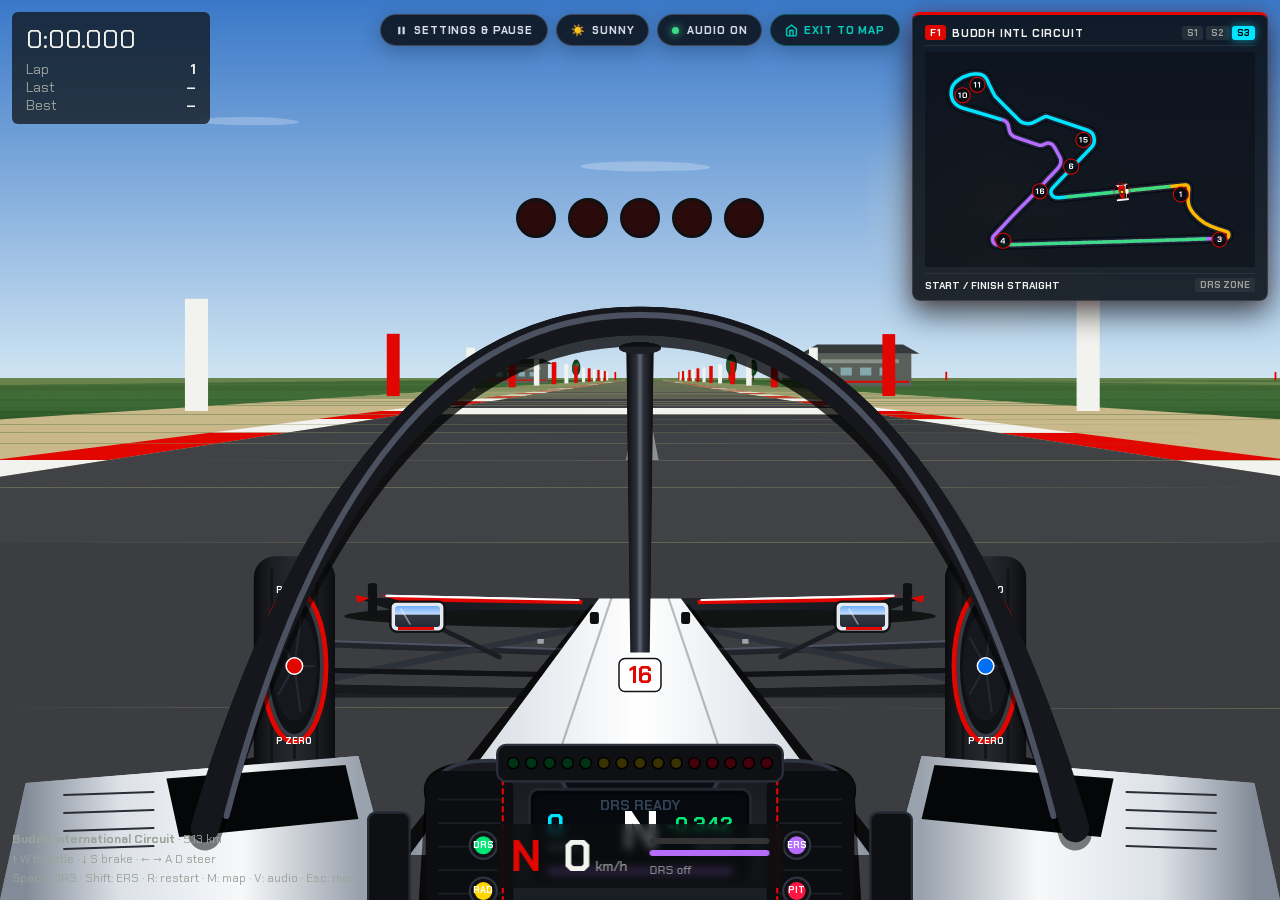
==== commit 976a06a7: "feat: Add Single/Duo/Multiplayer race modes, dynamic weather system, top minimaps, 3D F1 car models," ====
--- a/Buddh Circuit – F1 Cockpit.html
+++ b/Buddh Circuit – F1 Cockpit.html
@@ -43,19 +43,23 @@
 #lights span.on{background:var(--red);box-shadow:0 0 18px var(--red)}
 #msg{position:fixed;top:36%;left:0;right:0;text-align:center;font-size:30px;font-weight:700;pointer-events:none;text-shadow:0 2px 8px #000}
 #help{position:fixed;left:12px;bottom:calc(12px + env(safe-area-inset-bottom,0px));font-size:12px;color:var(--dim);line-height:1.6}
-#top-tools{position:fixed;top:calc(14px + env(safe-area-inset-top,0px));left:50%;transform:translateX(-50%);z-index:12;display:flex;gap:8px}
-#top-tools button{border:1px solid rgba(255,255,255,.18);border-radius:999px;padding:8px 13px;background:rgba(10,14,20,.84);color:#dbe3ec;font:700 11px "Chakra Petch",sans-serif;letter-spacing:.08em;cursor:pointer;backdrop-filter:blur(8px);box-shadow:0 5px 20px rgba(0,0,0,.25)}
-#top-tools button:hover{background:rgba(32,39,49,.96);border-color:rgba(255,255,255,.36)}
+#top-tools{position:fixed;top:calc(14px + env(safe-area-inset-top,0px));left:50%;transform:translateX(-50%);z-index:12;display:flex;align-items:center;gap:8px}
+#top-tools button, .tool-btn-link{display:inline-flex;align-items:center;justify-content:center;border:1px solid rgba(255,255,255,.18);border-radius:999px;padding:8px 14px;background:rgba(10,14,20,.84);color:#dbe3ec;font:700 11px "Chakra Petch",sans-serif;letter-spacing:.08em;cursor:pointer;backdrop-filter:blur(8px);box-shadow:0 5px 20px rgba(0,0,0,.25);text-decoration:none;transition:all .15s ease}
+#top-tools button:hover, .tool-btn-link:hover{background:rgba(32,39,49,.96);border-color:rgba(255,255,255,.36);transform:translateY(-1px)}
+.tool-btn-link{color:#00d2be;border-color:rgba(0,210,190,0.3)}
+.tool-btn-link:hover{background:rgba(0,210,190,0.15);border-color:#00d2be;color:#ffffff}
 #sound-toggle::before{content:"";display:inline-block;width:7px;height:7px;margin-right:8px;border-radius:50%;background:#3ddc84;box-shadow:0 0 8px #3ddc84}
 #sound-toggle[aria-pressed="false"]::before{background:#7a828d;box-shadow:none}
-#race-menu{position:fixed;z-index:11;top:calc(58px + env(safe-area-inset-top,0px));left:50%;transform:translateX(-50%);width:min(430px,calc(100vw - 28px));max-height:calc(100vh - 86px);overflow:auto;padding:20px;border:1px solid rgba(255,255,255,.16);border-radius:14px;background:linear-gradient(145deg,rgba(19,25,33,.97),rgba(7,10,14,.96));color:#f2f5f8;box-shadow:0 24px 80px rgba(0,0,0,.58);backdrop-filter:blur(16px)}
+#race-menu{position:fixed;z-index:20;top:calc(58px + env(safe-area-inset-top,0px));left:50%;transform:translateX(-50%);width:min(450px,calc(100vw - 28px));max-height:calc(100vh - 86px);overflow:auto;padding:22px;border:1px solid rgba(255,255,255,.18);border-radius:16px;background:linear-gradient(145deg,rgba(19,25,33,.98),rgba(8,11,16,.97));color:#f2f5f8;box-shadow:0 24px 80px rgba(0,0,0,.75),0 0 25px rgba(225,6,0,0.15);backdrop-filter:blur(20px)}
 #race-menu[hidden]{display:none}
 .menu-heading{display:flex;justify-content:space-between;align-items:flex-start;margin-bottom:16px}
-.menu-heading h2{margin:0;font-size:20px;letter-spacing:.04em}
-.menu-heading p{margin:3px 0 0;color:#9aa6b4;font-size:11px;letter-spacing:.08em;text-transform:uppercase}
-.menu-close{border:1px solid #39414c;border-radius:8px;background:#161b22;color:#dbe3ec;padding:6px 10px;font:700 11px "Chakra Petch",sans-serif;cursor:pointer}
+.menu-heading h2{margin:0;font-size:20px;letter-spacing:.04em;display:flex;align-items:center;gap:8px}
+.menu-status-badge{display:inline-block;background:rgba(225,6,0,0.2);color:#ff4d4d;border:1px solid rgba(225,6,0,0.4);font-size:10px;font-weight:700;padding:2px 7px;border-radius:4px;letter-spacing:1px;text-transform:uppercase}
+.menu-heading p{margin:4px 0 0;color:#9aa6b4;font-size:11px;letter-spacing:.06em}
+.menu-close{border:1px solid #39414c;border-radius:8px;background:#161b22;color:#dbe3ec;padding:6px 12px;font:700 11px "Chakra Petch",sans-serif;cursor:pointer;transition:all .15s ease}
+.menu-close:hover{background:#262e3a;color:#fff}
 .menu-section{border-top:1px solid rgba(255,255,255,.1);padding-top:13px;margin-top:13px}
-.menu-section h3{margin:0 0 10px;color:#8d9aaa;font-size:10px;letter-spacing:.12em;text-transform:uppercase}
+.menu-section h3{margin:0 0 10px;color:#8d9aaa;font-size:11px;letter-spacing:.12em;text-transform:uppercase;font-weight:700}
 .control-list{display:grid;grid-template-columns:1fr 1fr;gap:8px}
 .control-row{display:flex;align-items:center;justify-content:space-between;gap:8px;padding:8px 9px;border-radius:8px;background:rgba(255,255,255,.045);font-size:12px;color:#c8d0d9}
 .keycaps{display:flex;gap:3px;flex-wrap:wrap;justify-content:flex-end}
@@ -63,11 +67,21 @@
 .setting-row{display:grid;grid-template-columns:1fr auto;align-items:center;gap:4px 12px;margin:12px 0;color:#dbe3ec;font-size:12px}
 .setting-row output{color:#9eabb9;font-variant-numeric:tabular-nums}
 .setting-row input{grid-column:1/-1;width:100%;accent-color:#e10600}
-#resume-drive{width:100%;margin-top:15px;padding:11px;border:0;border-radius:8px;background:#e10600;color:#fff;font:700 13px "Chakra Petch",sans-serif;letter-spacing:.08em;cursor:pointer}
-#resume-drive:hover{background:#ff211b}
-#sound-toggle::before{content:"";display:inline-block;width:7px;height:7px;margin-right:8px;border-radius:50%;background:#3ddc84;box-shadow:0 0 8px #3ddc84}
-#sound-toggle[aria-pressed="false"]::before{background:#7a828d;box-shadow:none}
-#sound-toggle:hover{background:rgba(32,39,49,.94);border-color:rgba(255,255,255,.36)}
+.menu-weather-grid{display:grid;grid-template-columns:repeat(2,1fr);gap:8px;margin-top:6px}
+.btn-weather-select{display:flex;flex-direction:column;align-items:flex-start;gap:2px;padding:9px 12px;background:rgba(255,255,255,.05);border:1px solid rgba(255,255,255,.14);border-radius:10px;color:#dbe3ec;cursor:pointer;font-family:"Chakra Petch",sans-serif;transition:all .15s ease;text-align:left}
+.btn-weather-select:hover{background:rgba(255,255,255,.12);border-color:rgba(255,255,255,.3);transform:translateY(-1px)}
+.btn-weather-select.active{background:rgba(225,6,0,.24);border-color:#e10600;color:#fff;box-shadow:0 0 14px rgba(225,6,0,.45)}
+.btn-weather-select span{font-size:17px;line-height:1}
+.btn-weather-select b{font-size:13px;font-weight:700}
+.btn-weather-select small{font-size:10px;color:#9aa6b4}
+.menu-actions{display:flex;flex-direction:column;gap:9px;margin-top:18px}
+.btn-menu{display:flex;align-items:center;justify-content:center;gap:8px;width:100%;padding:12px;border:0;border-radius:10px;font:700 13px "Chakra Petch",sans-serif;letter-spacing:.08em;cursor:pointer;text-decoration:none;transition:all .2s ease;box-sizing:border-box}
+.btn-menu-primary{background:linear-gradient(135deg, #ff1744, #e10600);color:#fff;box-shadow:0 4px 18px rgba(225,6,0,.45)}
+.btn-menu-primary:hover{background:linear-gradient(135deg, #ff2e58, #ff1744);box-shadow:0 6px 24px rgba(225,6,0,.7);transform:translateY(-1px)}
+.btn-menu-secondary{background:rgba(255,255,255,.08);color:#dbe3ec;border:1px solid rgba(255,255,255,.15)}
+.btn-menu-secondary:hover{background:rgba(255,255,255,.15);color:#fff}
+.btn-menu-exit{background:rgba(0,210,190,0.1);color:#00e5ff;border:1px solid rgba(0,210,190,0.35)}
+.btn-menu-exit:hover{background:rgba(0,210,190,0.22);border-color:#00e5ff;color:#fff;transform:translateY(-1px)}
 @media(max-width:700px){#help{display:none}#dash{gap:12px}}
 </style>
 </head>
@@ -100,34 +114,64 @@
 <div id="lights"><span></span><span></span><span></span><span></span><span></span></div>
 <div id="msg"></div>
 <div id="top-tools">
-  <button id="menu-toggle" type="button" aria-expanded="false" aria-controls="race-menu">MENU</button>
+  <button id="menu-toggle" type="button" aria-expanded="false" aria-controls="race-menu" title="Pause Race & Open Settings">
+    <svg width="13" height="13" viewBox="0 0 24 24" fill="currentColor" style="margin-right:6px"><path d="M6 19h4V5H6v14zm8-14v14h4V5h-4z"/></svg>
+    <span>SETTINGS &amp; PAUSE</span>
+  </button>
+  <button id="weather-toggle-btn" type="button" title="Cycle / Switch Track Weather (Sunny, Cloudy, Rain, Snow)">
+    <span id="game-weather-icon" style="margin-right:6px">☀️</span>
+    <span id="game-weather-text">SUNNY</span>
+  </button>
   <button id="sound-toggle" type="button" aria-pressed="true" title="Toggle engine and road audio">AUDIO ON</button>
+  <a href="index.html" class="tool-btn-link" id="top-exit-btn" title="Exit to Home Circuit Map">
+    <svg width="13" height="13" viewBox="0 0 24 24" fill="none" stroke="currentColor" stroke-width="2.5" style="margin-right:6px"><path d="M3 9l9-7 9 7v11a2 2 0 0 1-2 2H5a2 2 0 0 1-2-2z"></path><polyline points="9 22 9 12 15 12 15 22"></polyline></svg>
+    <span>EXIT TO MAP</span>
+  </a>
 </div>
 <section id="race-menu" hidden aria-label="Race menu">
   <div class="menu-heading">
-    <div><h2>Race controls</h2><p id="menu-status">Paused · Buddh International Circuit</p></div>
-    <button class="menu-close" id="menu-close" type="button" aria-label="Close race menu">CLOSE</button>
+    <div>
+      <h2>SETTINGS &amp; PAUSE <span class="menu-status-badge" id="menu-status-badge">PAUSED</span></h2>
+      <p id="menu-status">Race paused · Buddh International Circuit</p>
+    </div>
+    <button class="menu-close" id="menu-close" type="button" aria-label="Close race menu">✕ CLOSE</button>
   </div>
+
   <div class="menu-section">
-    <h3>Drive</h3>
+    <h3>Driving Controls</h3>
     <div class="control-list">
       <div class="control-row"><span>Throttle</span><span class="keycaps"><span class="keycap">W</span><span class="keycap">↑</span></span></div>
       <div class="control-row"><span>Brake / reverse</span><span class="keycaps"><span class="keycap">S</span><span class="keycap">↓</span></span></div>
       <div class="control-row"><span>Steer</span><span class="keycaps"><span class="keycap">A</span><span class="keycap">D</span></span></div>
-      <div class="control-row"><span>DRS · straight only</span><span class="keycaps"><span class="keycap">SPACE</span></span></div>
-      <div class="control-row"><span>ERS boost</span><span class="keycaps"><span class="keycap">SHIFT</span></span></div>
-      <div class="control-row"><span>Restart lap</span><span class="keycaps"><span class="keycap">R</span></span></div>
-      <div class="control-row"><span>Map size</span><span class="keycaps"><span class="keycap">M</span></span></div>
-      <div class="control-row"><span>Menu / resume</span><span class="keycaps"><span class="keycap">ESC</span></span></div>
+      <div class="control-row"><span>DRS (Straights)</span><span class="keycaps"><span class="keycap">SPACE</span></span></div>
+      <div class="control-row"><span>ERS Boost</span><span class="keycaps"><span class="keycap">SHIFT</span></span></div>
+      <div class="control-row"><span>Restart Lap</span><span class="keycaps"><span class="keycap">R</span></span></div>
+      <div class="control-row"><span>Toggle Map</span><span class="keycaps"><span class="keycap">M</span></span></div>
+      <div class="control-row"><span>Pause / Menu</span><span class="keycaps"><span class="keycap">ESC</span><span class="keycap">P</span></span></div>
     </div>
   </div>
   <div class="menu-section">
-    <h3>Settings</h3>
+    <h3>Vehicle &amp; Audio Calibration</h3>
     <label class="setting-row" for="steer-setting"><span>Steering response</span><output id="steer-value">100%</output><input id="steer-setting" type="range" min="60" max="150" value="100"></label>
     <label class="setting-row" for="camera-setting"><span>Camera vibration</span><output id="camera-value">100%</output><input id="camera-setting" type="range" min="0" max="150" value="100"></label>
     <label class="setting-row" for="volume-setting"><span>Audio volume</span><output id="volume-value">75%</output><input id="volume-setting" type="range" min="0" max="100" value="75"></label>
   </div>
-  <button id="resume-drive" type="button">RESUME DRIVE</button>
+  <div class="menu-actions">
+    <button id="resume-drive" type="button" class="btn-menu btn-menu-primary">
+      <svg width="16" height="16" viewBox="0 0 24 24" fill="currentColor"><polygon points="6 4 20 12 6 20 6 4"/></svg>
+      <span>RESUME CAR RACE</span>
+    </button>
+    <a href="duo_race.html" class="btn-menu btn-menu-secondary" style="color:var(--neon-green,#00d2be)">
+      <span>👥 SWITCH TO DUO SPLIT-SCREEN</span>
+    </a>
+    <a href="multiplayer_race.html" class="btn-menu btn-menu-secondary" style="color:var(--f1-gold,#ffd700)">
+      <span>🌐 SWITCH TO ONLINE MULTIPLAYER</span>
+    </a>
+    <a href="index.html" id="exit-home-btn" class="btn-menu btn-menu-exit">
+      <svg width="15" height="15" viewBox="0 0 24 24" fill="none" stroke="currentColor" stroke-width="2.5"><path d="M3 9l9-7 9 7v11a2 2 0 0 1-2 2H5a2 2 0 0 1-2-2z"></path><polyline points="9 22 9 12 15 12 15 22"></polyline></svg>
+      <span>EXIT TO HOME MAP</span>
+    </a>
+  </div>
 </section>
 <div class="hud" id="dash">
   <div id="gear">N</div>
@@ -172,6 +216,59 @@
 let keys={},state='idle',t0=0,lapT=0,lapNo=1,best=null,last=null,halfway=false,lightsT=0,go=false,dist=0;
 let audioCtx=null,engineVoice=null,lastAudioGear=null,audioEnabled=true,volumeLevel=.75;
 let steeringSensitivity=1,cameraMotion=1,menuReturnState=null;
+
+// ---- Weather System & Particles ----
+let weather = (new URLSearchParams(window.location.search).get('weather') || localStorage.getItem('f1_weather') || 'sunny').toLowerCase();
+const WEATHER_NAMES = { sunny: 'SUNNY', cloudy: 'CLOUDY', rain: 'RAIN', snow: 'SNOW' };
+const WEATHER_ICONS = { sunny: '☀️', cloudy: '☁️', rain: '🌧️', snow: '❄️' };
+
+const rainParticles = [];
+for (let i = 0; i < 260; i++) {
+  rainParticles.push({
+    x: (Math.random() - 0.5) * 2200,
+    y: Math.random() * 900,
+    z: 2 + Math.random() * 90,
+    speed: 40 + Math.random() * 30,
+    len: 20 + Math.random() * 25
+  });
+}
+
+const windshieldDroplets = [];
+for (let i = 0; i < 60; i++) {
+  windshieldDroplets.push({
+    x: 0.1 + Math.random() * 0.8,
+    y: 0.15 + Math.random() * 0.7,
+    r: 1.5 + Math.random() * 3.5,
+    trail: Math.random() * 12,
+    speed: 0.04 + Math.random() * 0.12,
+    alpha: 0.35 + Math.random() * 0.45
+  });
+}
+
+const snowParticles = [];
+for (let i = 0; i < 240; i++) {
+  snowParticles.push({
+    x: (Math.random() - 0.5) * 1800,
+    y: (Math.random() - 0.5) * 1000,
+    z: 1 + Math.random() * 80,
+    speed: 10 + Math.random() * 18,
+    size: 2.2 + Math.random() * 3.8,
+    swirl: Math.random() * Math.PI * 2
+  });
+}
+
+function setGameWeather(w) {
+  weather = w;
+  localStorage.setItem('f1_weather', w);
+  const icon = WEATHER_ICONS[w] || '☀️';
+  const name = WEATHER_NAMES[w] || 'SUNNY';
+  const gIcon = $('game-weather-icon'), gText = $('game-weather-text');
+  if (gIcon) gIcon.textContent = icon;
+  if (gText) gText.textContent = name;
+  document.querySelectorAll('.btn-weather-select').forEach(b => {
+    b.classList.toggle('active', b.getAttribute('data-game-weather') === w);
+  });
+}
 function startEngineAudio(){
   if(audioCtx){if(audioCtx.state==='suspended')audioCtx.resume().catch(()=>{});return}
   const AudioContextClass=window.AudioContext||window.webkitAudioContext;
@@ -255,15 +352,52 @@
 addEventListener('keydown',e=>{if(e.code==='KeyV')toggleAudio()});
 const raceMenu=$('race-menu'),menuToggle=$('menu-toggle');
 function setMenuOpen(open){
-  if(open&&!menuReturnState){menuReturnState=state;state='paused';$('menu-status').textContent=go?'Paused · Buddh International Circuit':'Race ready · Buddh International Circuit'}
-  if(!open&&menuReturnState){state=menuReturnState;menuReturnState=null}
-  raceMenu.hidden=!open;menuToggle.setAttribute('aria-expanded',String(open));
+  if(open&&!menuReturnState){
+    menuReturnState=state;
+    state='paused';
+    $('menu-status').textContent=go?'Race paused · Buddh International Circuit':'Grid paused · Buddh International Circuit';
+    const b=$('menu-status-badge');if(b)b.textContent='PAUSED';
+  }
+  if(!open&&menuReturnState){
+    state=menuReturnState;
+    menuReturnState=null;
+  }
+  raceMenu.hidden=!open;
+  menuToggle.setAttribute('aria-expanded',String(open));
 }
 function toggleRaceMenu(){setMenuOpen(raceMenu.hidden)}
 menuToggle.addEventListener('click',toggleRaceMenu);
 $('menu-close').addEventListener('click',()=>setMenuOpen(false));
 $('resume-drive').addEventListener('click',()=>setMenuOpen(false));
-addEventListener('keydown',e=>{if(e.code==='Escape'){e.preventDefault();toggleRaceMenu()}});
+const restartBtn=$('restart-drive');
+if(restartBtn){
+  restartBtn.addEventListener('click',()=>{
+    setMenuOpen(false);
+    reset();
+  });
+}
+addEventListener('keydown',e=>{
+  if(e.code==='Escape'||e.code==='KeyP'){
+    e.preventDefault();
+    toggleRaceMenu();
+  }
+});
+const weatherToggleBtn = $('weather-toggle-btn');
+if (weatherToggleBtn) {
+  weatherToggleBtn.addEventListener('click', () => {
+    const list = ['sunny', 'cloudy', 'rain', 'snow'];
+    const next = list[(list.indexOf(weather) + 1) % list.length];
+    setGameWeather(next);
+  });
+}
+document.querySelectorAll('.btn-weather-select').forEach(b => {
+  b.addEventListener('click', () => {
+    const w = b.getAttribute('data-game-weather');
+    setGameWeather(w);
+  });
+});
+setGameWeather(weather);
+
 $('steer-setting').addEventListener('input',e=>{steeringSensitivity=Number(e.target.value)/100;$('steer-value').value=e.target.value+'%'});
 $('camera-setting').addEventListener('input',e=>{cameraMotion=Number(e.target.value)/100;$('camera-value').value=e.target.value+'%'});
 $('volume-setting').addEventListener('input',e=>{volumeLevel=Number(e.target.value)/100;$('volume-value').value=e.target.value+'%';if(engineVoice&&audioCtx)engineVoice.master.gain.setTargetAtTime(audioEnabled?0.12*volumeLevel:0.0001,audioCtx.currentTime,0.08)});
@@ -301,12 +435,41 @@
   if(ersOn)car.ers=Math.max(0,car.ers-dt*0.22);else car.ers=Math.min(1,car.ers+dt*0.04+(brk?dt*0.1:0));
   const maxV=900+(drsOn?90:0)+(ersOn?50:0);
   if(thr)vf+=(760+(ersOn?350:0))*(1-Math.max(0,vf)/maxV)*dt;
-  if(brk){vf-=(vf>0?1900:500)*dt;if(vf<-120)vf=-120}
-  vf-=vf*(drsOn?0.05:0.13)*dt; // coasting drag
-  if(!onTrack)vf-=vf*(gravel?4:1.6)*dt;
-  vl*=Math.exp(-(onTrack?5.5:3)*dt);
-  const ar=Math.abs(vf);
-  car.a+=car.steer*2.6*steeringSensitivity*Math.min(ar/220,1)/(1+ar/620)*(vf>=0?1:-1)*dt;
+
+  // Weather physics adjustments
+  let lateralGripRate = onTrack ? 5.5 : 3.0;
+  let brakePower = 1900;
+  let steerCoeff = 2.6;
+
+  if (weather === 'cloudy') {
+    lateralGripRate = onTrack ? 5.2 : 2.8;
+    brakePower = 1850;
+  } else if (weather === 'rain') {
+    // Wet track: reduced lateral grip, longer braking, oversteer on acceleration
+    lateralGripRate = onTrack ? 3.2 : 1.6;
+    brakePower = 1300;
+    if (thr && Math.abs(car.steer) > 0.15 && vf > 30) {
+      vl += (car.steer > 0 ? 1 : -1) * 45 * dt;
+    }
+  } else if (weather === 'snow') {
+    // Snow / Ice: low friction, car slides & powerslides laterally!
+    lateralGripRate = onTrack ? 1.35 : 0.75;
+    brakePower = 850;
+    steerCoeff = 3.2; // responsive counter-steer
+    if (thr && Math.abs(car.steer) > 0.05) {
+      vl += (car.steer > 0 ? 1 : -1) * Math.min(vf * 0.45, 120) * dt;
+    }
+  }
+
+  if (brk) {
+    vf -= (vf > 0 ? brakePower : 500) * dt;
+    if (vf < -120) vf = -120;
+  }
+  vf -= vf * (drsOn ? 0.05 : 0.13) * dt; // coasting drag
+  if (!onTrack) vf -= vf * (gravel ? 4 : 1.6) * dt;
+  vl *= Math.exp(-lateralGripRate * dt);
+  const ar = Math.abs(vf);
+  car.a += car.steer * steerCoeff * steeringSensitivity * Math.min(ar / 220, 1) / (1 + ar / 620) * (vf >= 0 ? 1 : -1) * dt;
   const c2=Math.cos(car.a),s2=Math.sin(car.a);
   car.vx=vf*c2-vl*s2;car.vy=vf*s2+vl*c2; // keep world velocity from local comps (slip carries over)
   car.x+=car.vx*dt;car.y+=car.vy*dt;
@@ -1145,81 +1308,181 @@
   hor=H*0.42+Math.sin(T*70)*k*1.5*cameraMotion+(car.onTrack?0:Math.sin(T*90)*3*cameraMotion);
   const c=Math.cos(car.a),s=Math.sin(car.a);
   for(let i=0;i<N;i++){const dx=pts[i][0]-car.x,dy=pts[i][1]-car.y;cf[i]=dx*c+dy*s;cl[i]=-dx*s+dy*c;nf[i]=nrm[i][0]*c+nrm[i][1]*s;nl[i]=-nrm[i][0]*s+nrm[i][1]*c}
-  // sky + ground
-  const sg=ctx.createLinearGradient(0,0,0,hor);sg.addColorStop(0,'#3a78c8');sg.addColorStop(1,'#cfe4f2');
+  
+  // Dynamic Sky & Atmosphere according to Weather
+  const sg=ctx.createLinearGradient(0,0,0,hor);
+  if(weather==='rain'){
+    // Stormy dark navy gradient
+    sg.addColorStop(0,'#0a101d');
+    sg.addColorStop(0.6,'#1a2436');
+    sg.addColorStop(1,'#2c384e');
+  }else if(weather==='snow'){
+    // Frosty pale winter sky
+    sg.addColorStop(0,'#8cb7ea');
+    sg.addColorStop(0.6,'#cce1f8');
+    sg.addColorStop(1,'#edf4fc');
+  }else if(weather==='cloudy'){
+    // Desaturated overcast slate
+    sg.addColorStop(0,'#3f4c5e');
+    sg.addColorStop(0.7,'#6c7c91');
+    sg.addColorStop(1,'#95a4b8');
+  }else{
+    // Sunny azure blue
+    sg.addColorStop(0,'#3a78c8');
+    sg.addColorStop(1,'#cfe4f2');
+  }
   ctx.fillStyle=sg;ctx.fillRect(0,0,W,hor+1);
-  // Late-afternoon sun glow and drifting high clouds add depth to the horizon.
-  const sunX=W*0.78,sunY=hor*0.53,sunR=Math.min(W,H)*0.055;
-  const sunGlow=ctx.createRadialGradient(sunX,sunY,sunR*0.12,sunX,sunY,sunR*2.8);
-  sunGlow.addColorStop(0,'rgba(255,239,190,.42)');sunGlow.addColorStop(1,'rgba(255,239,190,0)');
-  ctx.fillStyle=sunGlow;ctx.fillRect(sunX-sunR*2.8,sunY-sunR*2.8,sunR*5.6,sunR*5.6);
-  ctx.fillStyle='rgba(255,246,218,.72)';ctx.beginPath();ctx.arc(sunX,sunY,sunR*.38,0,Math.PI*2);ctx.fill();
-  ctx.save();ctx.globalAlpha=.24;ctx.fillStyle='#fff';
-  for(let cloud=0;cloud<4;cloud++){
-    const cloudX=((cloud*.31+T*.003)%1.25-.12)*W,cloudY=hor*(.2+cloud*.12),cloudW=35+cloud*13;
-    ctx.beginPath();ctx.ellipse(cloudX,cloudY,cloudW,3+cloud,0,0,Math.PI*2);ctx.ellipse(cloudX+cloudW*.55,cloudY+1,cloudW*.58,2.5+cloud*.5,0,0,Math.PI*2);ctx.fill();
-  }
-  ctx.restore();
-  const ground=ctx.createLinearGradient(0,hor,0,H);ground.addColorStop(0,'#68834c');ground.addColorStop(.45,'#365f31');ground.addColorStop(1,'#17291d');
+
+  // Celestial bodies & Clouds according to Weather
+  if(weather==='sunny'){
+    const sunX=W*0.78,sunY=hor*0.53,sunR=Math.min(W,H)*0.055;
+    const sunGlow=ctx.createRadialGradient(sunX,sunY,sunR*0.12,sunX,sunY,sunR*2.8);
+    sunGlow.addColorStop(0,'rgba(255,239,190,.42)');sunGlow.addColorStop(1,'rgba(255,239,190,0)');
+    ctx.fillStyle=sunGlow;ctx.fillRect(sunX-sunR*2.8,sunY-sunR*2.8,sunR*5.6,sunR*5.6);
+    ctx.fillStyle='rgba(255,246,218,.72)';ctx.beginPath();ctx.arc(sunX,sunY,sunR*.38,0,Math.PI*2);ctx.fill();
+    ctx.save();ctx.globalAlpha=.24;ctx.fillStyle='#fff';
+    for(let cloud=0;cloud<4;cloud++){
+      const cloudX=((cloud*.31+T*.003)%1.25-.12)*W,cloudY=hor*(.2+cloud*.12),cloudW=35+cloud*13;
+      ctx.beginPath();ctx.ellipse(cloudX,cloudY,cloudW,3+cloud,0,0,Math.PI*2);ctx.ellipse(cloudX+cloudW*.55,cloudY+1,cloudW*.58,2.5+cloud*.5,0,0,Math.PI*2);ctx.fill();
+    }
+    ctx.restore();
+  }else if(weather==='snow'){
+    // Cold winter sun halo
+    const sunX=W*0.72,sunY=hor*0.48,sunR=Math.min(W,H)*0.06;
+    const snowSun=ctx.createRadialGradient(sunX,sunY,sunR*0.1,sunX,sunY,sunR*2.2);
+    snowSun.addColorStop(0,'rgba(255,255,255,0.4)');snowSun.addColorStop(1,'rgba(255,255,255,0)');
+    ctx.fillStyle=snowSun;ctx.fillRect(sunX-sunR*2.2,sunY-sunR*2.2,sunR*4.4,sunR*4.4);
+  }else if(weather==='rain'){
+    // Occasional lightning flash across sky
+    if(Math.floor(T*12)%180===0){
+      ctx.fillStyle='rgba(180,220,255,0.28)';
+      ctx.fillRect(0,0,W,hor);
+    }
+    // Heavy dark rain clouds
+    ctx.save();ctx.globalAlpha=.38;ctx.fillStyle='#141c2b';
+    for(let cIdx=0;cIdx<5;cIdx++){
+      const cx=((cIdx*.28+T*.008)%1.3-.15)*W,cy=hor*(.15+cIdx*.1),cw=55+cIdx*25;
+      ctx.beginPath();ctx.ellipse(cx,cy,cw,8+cIdx*2,0,0,Math.PI*2);ctx.fill();
+    }
+    ctx.restore();
+  }
+
+  // Dynamic Ground Terrain Gradient
+  const ground=ctx.createLinearGradient(0,hor,0,H);
+  if(weather==='snow'){
+    // Pure snowy blanket
+    ground.addColorStop(0,'#e5eef7');
+    ground.addColorStop(.45,'#cbdbe8');
+    ground.addColorStop(1,'#a8c0d6');
+  }else if(weather==='rain'){
+    // Wet dark muddy ground
+    ground.addColorStop(0,'#27372b');
+    ground.addColorStop(.45,'#18261c');
+    ground.addColorStop(1,'#0d160f');
+  }else if(weather==='cloudy'){
+    // Muted overcast grass
+    ground.addColorStop(0,'#4d643b');
+    ground.addColorStop(.45,'#2c4927');
+    ground.addColorStop(1,'#142217');
+  }else{
+    // Sunny rich grass
+    ground.addColorStop(0,'#68834c');
+    ground.addColorStop(.45,'#365f31');
+    ground.addColorStop(1,'#17291d');
+  }
   ctx.fillStyle=ground;ctx.fillRect(0,hor,W,H-hor);
+
   ctx.save();ctx.translate(W/2,H/2);ctx.rotate(-car.steer*k*0.05);ctx.translate(-W/2,-H/2);
+  
   // collect visible segments + trackside posts, draw far to near
   const items=[];
   for(let i=0;i<N;i++){const j=(i+1)%N,mx_=Math.max(cf[i],cf[j]),mn=Math.min(cf[i],cf[j]);
     if(mx_<NEAR||mn>FAR)continue;
     items.push([(cf[i]+cf[j])/2,i,0]);
     if(i%8===0&&cf[i]>NEAR){items.push([cf[i],i,-1]);items.push([cf[i],i,1])}
-    // Trackside scenery is anchored to track distance, so it moves naturally
-    // with the camera and remains consistent from lap to lap.
     if(i%28===0&&cf[i]>NEAR){
-      const side=(Math.floor(i/28)%2===0)?-1:1;
+      const progress=i/N;
       const buildingZones=[0.02,0.24,0.48,0.73,0.91];
-      const progress=i/N;
       const isBuilding=buildingZones.some(p=>Math.abs(progress-p)<0.018);
       items.push([cf[i],i,isBuilding?3:2]);
     }
   }
   items.sort((a,b)=>b[0]-a[0]);
   const HW=TW/2;
+
+  // Track & Scenery Colors per Weather
+  const isSnow = weather === 'snow';
+  const isRain = weather === 'rain';
+
   for(const [d,i,t] of items){
     if(t===0){
-      quad(i,-900,900,(i>>4)&1?'#2f5a2a':'#376633');
-      quad(i,-HW-90,HW+90,'#c9b98a');
-      const kc=(i>>1)&1?'#e10600':'#f2f2ee';
+      // Grass Run-off Quads
+      const grassCol = isSnow ? ((i>>4)&1?'#f1f5f9':'#e2e8f0') : (isRain ? ((i>>4)&1?'#172318':'#1c2a1e') : ((i>>4)&1?'#2f5a2a':'#376633'));
+      quad(i,-900,900,grassCol);
+
+      // Gravel Trap / Outer Run-off
+      const gravelCol = isSnow ? '#dbe4ee' : (isRain ? '#6d624a' : '#c9b98a');
+      quad(i,-HW-90,HW+90,gravelCol);
+
+      // Curbs (Red / White / Frosted)
+      const kc=(i>>1)&1?(isSnow?'#d32f2f':'#e10600'):(isSnow?'#ffffff':'#f2f2ee');
       quad(i,-HW-14,-HW,kc);quad(i,HW,HW+14,kc);
-      quad(i,-HW,HW,(i>>2)&1?'#3b3d40':'#404246');
+
+      // Main Asphalt Surface
+      let asphaltCol;
+      if(isSnow){
+        asphaltCol = (i>>2)&1?'#627387':'#6c7e94';
+      }else if(isRain){
+        asphaltCol = (i>>2)&1?'#191c22':'#1f232b';
+      }else{
+        asphaltCol = (i>>2)&1?'#3b3d40':'#404246';
+      }
+      quad(i,-HW,HW,asphaltCol);
+
+      // Start/Finish Line & Center Dashes
       if(i>=N-1||i===0)quad(i,-HW,HW,'#f2f2ee');
-      if(i%6<3)quad(i,-2,2,'#8c8f94');
+      if(i%6<3)quad(i,-2,2,isSnow?'#a4b4c7':(isRain?'#5c6370':'#8c8f94'));
     }else if(Math.abs(t)===1){
       const w=t*(HW+70),f=cf[i]+nf[i]*w,l=cl[i]+nl[i]*w;if(f<NEAR)continue;
       const x=W/2+l/f*focal,y=hor+CAMH/f*focal,h=34*focal/f,bw=7*focal/f;
-      ctx.fillStyle=(i/8|0)%2?'#e10600':'#f2f2ee';ctx.fillRect(x-bw/2,y-h,bw,h);
+      ctx.fillStyle=(i/8|0)%2?'#e10600':(isSnow?'#ffffff':'#f2f2ee');ctx.fillRect(x-bw/2,y-h,bw,h);
     }else{
       const side=((Math.floor(i/28)%2===0)?-1:1);
       const offset=side*(HW+185),f=cf[i]+nf[i]*offset,l=cl[i]+nl[i]*offset;
       if(f<NEAR)continue;
       const scale=focal/f,x=W/2+l/f*focal,base=hor+CAMH/f*focal;
       if(t===2){
-        // Layered broadleaf tree silhouettes with a slim trunk.
-        const h=Math.max(2,76*scale),w=Math.max(2,32*scale),ground=base;
-        ctx.fillStyle='#463b2a';ctx.fillRect(x-w*.09,ground-h*.42,w*.18,h*.42);
-        ctx.fillStyle='#173d24';ctx.beginPath();ctx.ellipse(x,ground-h*.63,w*.48,h*.40,0,0,Math.PI*2);ctx.fill();
-        ctx.fillStyle='#24552d';ctx.beginPath();ctx.ellipse(x-w*.18,ground-h*.58,w*.30,h*.27,0,0,Math.PI*2);ctx.fill();
-        ctx.fillStyle='rgba(113,151,66,.38)';ctx.beginPath();ctx.ellipse(x+w*.12,ground-h*.75,w*.22,h*.13,0,0,Math.PI*2);ctx.fill();
+        // Trees with seasonal snow caps
+        const h=Math.max(2,76*scale),w=Math.max(2,32*scale),groundY=base;
+        ctx.fillStyle='#463b2a';ctx.fillRect(x-w*.09,groundY-h*.42,w*.18,h*.42);
+        ctx.fillStyle=isSnow?'#1a3d2c':'#173d24';ctx.beginPath();ctx.ellipse(x,groundY-h*.63,w*.48,h*.40,0,0,Math.PI*2);ctx.fill();
+        ctx.fillStyle=isSnow?'#2b573a':'#24552d';ctx.beginPath();ctx.ellipse(x-w*.18,groundY-h*.58,w*.30,h*.27,0,0,Math.PI*2);ctx.fill();
+        ctx.fillStyle=isSnow?'#f1f5f9':'rgba(113,151,66,.38)';ctx.beginPath();ctx.ellipse(x+w*.12,groundY-h*.75,w*.22,h*.13,0,0,Math.PI*2);ctx.fill();
+        if(isSnow){
+          // Snow cap on tree top
+          ctx.fillStyle='#ffffff';
+          ctx.beginPath();
+          ctx.ellipse(x,groundY-h*.78,w*.32,h*.12,0,0,Math.PI*2);
+          ctx.fill();
+        }
       }else{
-        // Low paddock / grandstand buildings sit beyond the runoff.
-        const h=Math.max(2,38*scale),w=Math.max(3,118*scale),ground=base;
-        ctx.fillStyle='#59605a';ctx.fillRect(x-w/2,ground-h,w,h);
-        ctx.fillStyle='#343a3a';ctx.beginPath();ctx.moveTo(x-w*.58,ground-h);ctx.lineTo(x-w*.42,ground-h*1.28);ctx.lineTo(x+w*.42,ground-h*1.28);ctx.lineTo(x+w*.58,ground-h);ctx.closePath();ctx.fill();
-        ctx.fillStyle='#89918b';ctx.fillRect(x-w*.38,ground-h*.83,w*.76,h*.12);
+        // Paddock & grandstands with snow on roofs
+        const h=Math.max(2,38*scale),w=Math.max(3,118*scale),groundY=base;
+        ctx.fillStyle='#59605a';ctx.fillRect(x-w/2,groundY-h,w,h);
+        ctx.fillStyle='#343a3a';ctx.beginPath();ctx.moveTo(x-w*.58,groundY-h);ctx.lineTo(x-w*.42,groundY-h*1.28);ctx.lineTo(x+w*.42,groundY-h*1.28);ctx.lineTo(x+w*.58,groundY-h);ctx.closePath();ctx.fill();
+        if(isSnow){
+          ctx.fillStyle='#ffffff';ctx.fillRect(x-w*.45,groundY-h*1.32,w*.9,h*.12);
+        }
+        ctx.fillStyle='#89918b';ctx.fillRect(x-w*.38,groundY-h*.83,w*.76,h*.12);
         ctx.fillStyle='#84a9ad';
-        for(let win=0;win<4;win++)ctx.fillRect(x-w*.38+win*w*.19,ground-h*.58,w*.11,h*.24);
-        ctx.fillStyle='#e10600';ctx.fillRect(x-w*.48,ground-h*.18,w*.96,Math.max(1,h*.06));
+        for(let win=0;win<4;win++)ctx.fillRect(x-w*.38+win*w*.19,groundY-h*.58,w*.11,h*.24);
+        ctx.fillStyle='#e10600';ctx.fillRect(x-w*.48,groundY-h*.18,w*.96,Math.max(1,h*.06));
       }
     }
   }
   ctx.restore();
-  // Fine edge streaks make high speed visible without obscuring the racing line.
+
+  // Fine edge speed streaks
   if(k>.32){
     ctx.save();ctx.globalAlpha=Math.min(.24,(k-.32)*.45);ctx.strokeStyle='#e7f3ff';ctx.lineWidth=1;
     for(let streak=0;streak<16;streak++){
@@ -1228,6 +1491,87 @@
       const len=(18+streak%5*9)*k;
       ctx.beginPath();ctx.moveTo(x,y);ctx.lineTo(x+side*len,y+len*.12);ctx.stroke();
     }
+    ctx.restore();
+  }
+
+  // ---- 3D WEATHER PARTICLES (Rain & Snow in World Space) ----
+  if(weather==='rain'){
+    ctx.save();
+    ctx.strokeStyle='rgba(190, 225, 255, 0.65)';
+    ctx.lineWidth=1.5;
+    const forwardSpeed = Math.max(20, car.vf||0);
+    rainParticles.forEach(p => {
+      p.y += p.speed + (forwardSpeed * 0.08);
+      p.x -= (car.steer||0) * 8;
+      if(p.y > H + 40){ p.y = -30; p.x = (Math.random() - 0.5) * W * 1.5 + W/2; }
+      const streakLen = p.len * (1 + forwardSpeed / 200);
+      ctx.beginPath();
+      ctx.moveTo(p.x, p.y);
+      ctx.lineTo(p.x + (car.steer * 4), p.y + streakLen);
+      ctx.stroke();
+    });
+    ctx.restore();
+  }else if(weather==='snow'){
+    ctx.save();
+    ctx.fillStyle='rgba(255, 255, 255, 0.85)';
+    const forwardSpeed = Math.max(10, car.vf||0);
+    snowParticles.forEach(p => {
+      p.y += p.speed * 0.35 + (forwardSpeed * 0.03);
+      p.x += Math.sin(T * 2 + p.swirl) * 1.4 - (car.steer||0) * 10;
+      if(p.y > H + 20){ p.y = -20; p.x = (Math.random() - 0.5) * W * 1.4 + W/2; }
+      ctx.beginPath();
+      ctx.arc(p.x, p.y, p.size, 0, Math.PI * 2);
+      ctx.fill();
+    });
+    ctx.restore();
+  }
+
+  car.rev=Math.max(0,Math.min(1,parseFloat($('rev').firstElementChild.style.width)/100||0));
+  cockpit();
+
+  // ---- WINDSHIELD / VISOR WEATHER EFFECTS (Foreground overlay) ----
+  if(weather==='rain'){
+    ctx.save();
+    const vfSpeed = Math.max(0, car.vf||0);
+    windshieldDroplets.forEach(d => {
+      // High speed pushes water droplets upwards and outwards on visor
+      const speedFactor = 0.0003 + (vfSpeed / 900) * 0.0025;
+      d.y -= d.speed * speedFactor;
+      d.x += (d.x > 0.5 ? 1 : -1) * speedFactor * 0.4;
+      if(d.y < 0.05 || d.x < 0.02 || d.x > 0.98){
+        d.y = 0.65 + Math.random() * 0.3;
+        d.x = 0.15 + Math.random() * 0.7;
+      }
+      const dx = d.x * W, dy = d.y * H;
+      // Droplet trail
+      if(vfSpeed > 100){
+        ctx.strokeStyle = `rgba(180, 220, 255, ${d.alpha * 0.35})`;
+        ctx.lineWidth = d.r * 0.8;
+        ctx.beginPath();
+        ctx.moveTo(dx, dy);
+        ctx.lineTo(dx, dy + d.trail * (vfSpeed / 200));
+        ctx.stroke();
+      }
+      // Water bead highlight
+      const beadGrad = ctx.createRadialGradient(dx - d.r*0.3, dy - d.r*0.3, d.r*0.1, dx, dy, d.r);
+      beadGrad.addColorStop(0, `rgba(255, 255, 255, ${d.alpha})`);
+      beadGrad.addColorStop(0.6, `rgba(140, 200, 255, ${d.alpha * 0.7})`);
+      beadGrad.addColorStop(1, 'rgba(30, 60, 100, 0)');
+      ctx.fillStyle = beadGrad;
+      ctx.beginPath();
+      ctx.arc(dx, dy, d.r, 0, Math.PI * 2);
+      ctx.fill();
+    });
+    ctx.restore();
+  }else if(weather==='snow'){
+    // Frosted visor vignette on edges
+    ctx.save();
+    const frostGrad = ctx.createRadialGradient(W/2, H/2, Math.min(W,H)*0.45, W/2, H/2, Math.max(W,H)*0.75);
+    frostGrad.addColorStop(0, 'rgba(230, 245, 255, 0)');
+    frostGrad.addColorStop(0.7, 'rgba(215, 235, 255, 0.18)');
+    frostGrad.addColorStop(1, 'rgba(240, 250, 255, 0.48)');
+    ctx.fillStyle = frostGrad;
+    ctx.fillRect(0, 0, W, H);
     ctx.restore();
   }
   car.rev=Math.max(0,Math.min(1,parseFloat($('rev').firstElementChild.style.width)/100||0));
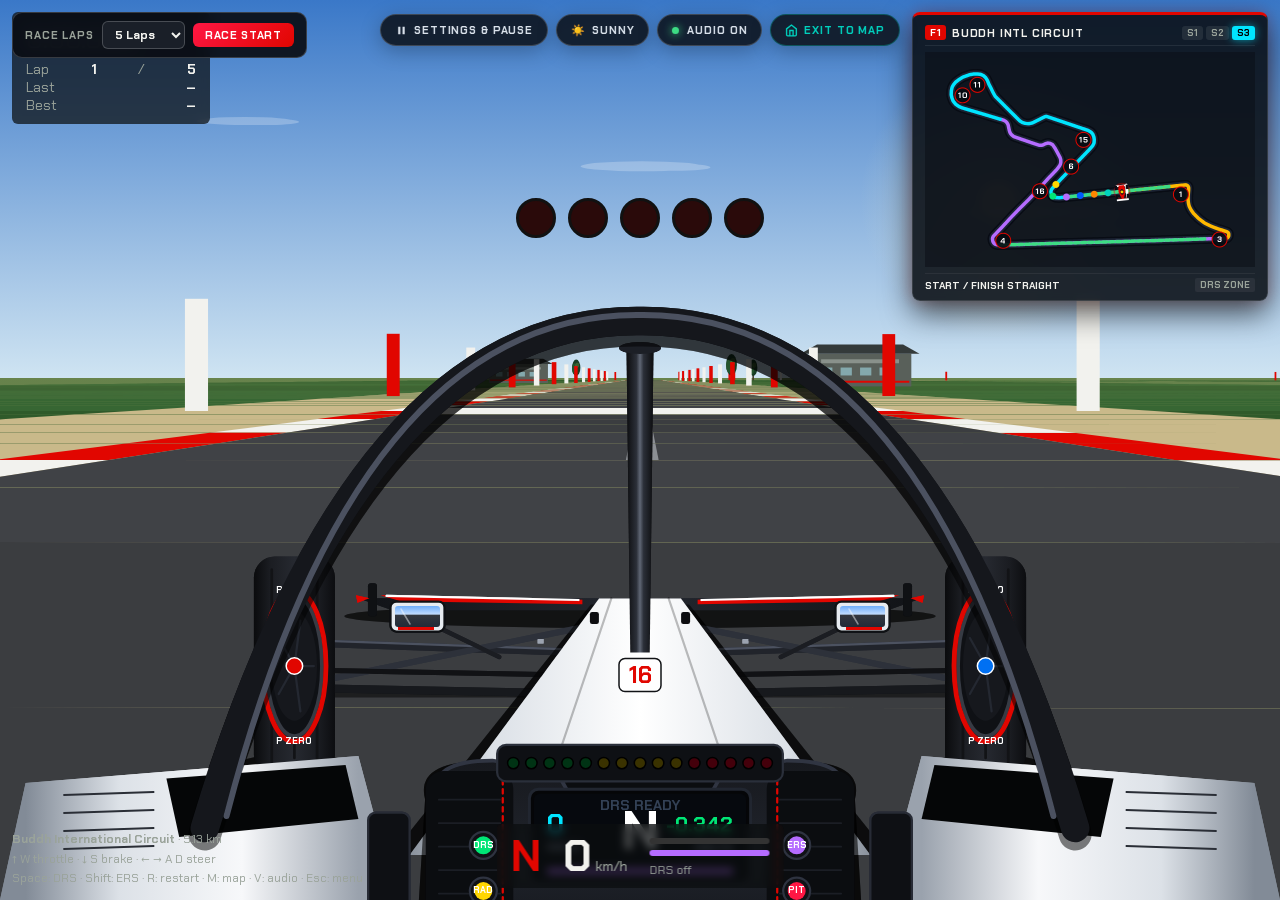
==== commit df03a1e6: "feat: Add configurable multi-lap race system and 7 AI opponents" ====
--- a/Buddh Circuit – F1 Cockpit.html
+++ b/Buddh Circuit – F1 Cockpit.html
@@ -83,15 +83,121 @@
 .btn-menu-exit{background:rgba(0,210,190,0.1);color:#00e5ff;border:1px solid rgba(0,210,190,0.35)}
 .btn-menu-exit:hover{background:rgba(0,210,190,0.22);border-color:#00e5ff;color:#fff;transform:translateY(-1px)}
 @media(max-width:700px){#help{display:none}#dash{gap:12px}}
+
+/* ===== LAP SELECTOR ===== */
+#lap-selector{position:fixed;top:calc(12px + env(safe-area-inset-top,0px));left:12px;background:rgba(10,14,20,.92);border:1px solid rgba(255,255,255,.18);border-radius:10px;padding:8px 12px;z-index:15;display:flex;align-items:center;gap:8px;backdrop-filter:blur(8px)}
+#lap-selector label{font-size:11px;color:var(--dim);font-weight:700;letter-spacing:.08em}
+#lap-selector select{background:#1a1f28;color:#f2f2ee;border:1px solid rgba(255,255,255,.2);border-radius:6px;padding:4px 8px;font:700 12px "Chakra Petch",sans-serif;cursor:pointer}
+#start-race-btn{background:linear-gradient(135deg,#ff1744,#e10600);color:#fff;border:0;border-radius:6px;padding:5px 12px;font:700 11px "Chakra Petch",sans-serif;cursor:pointer;letter-spacing:.06em;transition:all .15s}
+#start-race-btn:hover{background:linear-gradient(135deg,#ff2e58,#ff1744);transform:translateY(-1px)}
+
+/* ===== LEADERBOARD ===== */
+#leaderboard{position:fixed;bottom:calc(90px + env(safe-area-inset-bottom,0px));right:12px;background:rgba(10,14,20,.88);border:1px solid rgba(255,255,255,.12);border-top:3px solid var(--red);border-radius:8px;padding:8px 10px;min-width:148px;z-index:10;backdrop-filter:blur(4px)}
+#leaderboard-title{font-size:9px;font-weight:700;letter-spacing:.1em;color:var(--dim);border-bottom:1px solid rgba(255,255,255,.08);padding-bottom:4px;margin-bottom:5px}
+.lb-row{display:flex;align-items:center;gap:6px;font-size:11px;padding:2px 0;color:#c8d0d9}
+.lb-pos{font-weight:700;color:var(--dim);min-width:18px;font-size:10px}
+.lb-name{flex:1;letter-spacing:.04em}
+.lb-row.lb-you{color:#ffd700;font-weight:700}
+.lb-row.lb-you .lb-pos{color:#ffd700}
+.lb-gap{font-size:9px;color:var(--dim)}
+
+/* ===== POSITION BADGE ===== */
+#pos-badge{position:fixed;top:calc(12px + env(safe-area-inset-top,0px));left:50%;transform:translateX(-50%) translateX(0);background:rgba(10,14,20,.88);border:1px solid rgba(255,255,255,.15);border-radius:8px;padding:6px 14px;font-size:13px;font-weight:700;letter-spacing:.06em;z-index:11;backdrop-filter:blur(4px);display:none}
+
+/* ===== OVERTAKE TOAST ===== */
+#overtake-toast{position:fixed;top:22%;left:50%;transform:translateX(-50%);background:rgba(61,220,132,.18);border:1px solid var(--green);border-radius:8px;padding:8px 20px;text-align:center;font-size:15px;font-weight:700;color:var(--green);pointer-events:none;opacity:0;transition:opacity .3s;z-index:30;letter-spacing:.06em}
+#overtake-toast.show{opacity:1}
+
+/* ===== RACE COMPLETE OVERLAY ===== */
+#race-complete{position:fixed;inset:0;background:rgba(5,7,10,.95);display:flex;flex-direction:column;align-items:center;justify-content:center;z-index:50;opacity:0;pointer-events:none;transition:opacity .6s;overflow-y:auto;padding:20px}
+#race-complete.show{opacity:1;pointer-events:all}
+.rc-header{text-align:center;margin-bottom:24px}
+.rc-flag{font-size:48px;line-height:1;margin-bottom:8px}
+.rc-title{font-size:36px;font-weight:700;letter-spacing:.12em;color:#f2f2ee;text-shadow:0 0 30px rgba(225,6,0,.6)}
+.rc-subtitle{font-size:12px;color:var(--dim);letter-spacing:.1em;margin-top:4px}
+.rc-stats-grid{display:grid;grid-template-columns:repeat(4,1fr);gap:10px;width:min(700px,90vw);margin-bottom:20px}
+.rc-stat{background:rgba(255,255,255,.05);border:1px solid rgba(255,255,255,.1);border-radius:10px;padding:14px 10px;text-align:center}
+.rc-stat-label{font-size:9px;color:var(--dim);letter-spacing:.1em;font-weight:700;text-transform:uppercase}
+.rc-stat-val{font-size:20px;font-weight:700;color:#f2f2ee;margin-top:4px}
+.rc-stat-val.best{color:var(--purple)}
+.rc-laps{width:min(700px,90vw);background:rgba(255,255,255,.04);border:1px solid rgba(255,255,255,.1);border-radius:10px;padding:14px 18px;margin-bottom:22px}
+.rc-laps h3{margin:0 0 10px;font-size:11px;letter-spacing:.1em;color:var(--dim);text-transform:uppercase}
+.rc-lap-row{display:flex;justify-content:space-between;font-size:13px;padding:5px 0;border-bottom:1px solid rgba(255,255,255,.05)}
+.rc-lap-row:last-child{border-bottom:0}
+.rc-lap-num{color:var(--dim);font-weight:700}
+.rc-lap-time{color:#f2f2ee;font-variant-numeric:tabular-nums}
+.rc-lap-time.best-lap{color:var(--purple);font-weight:700}
+.rc-buttons{display:flex;gap:10px;flex-wrap:wrap;justify-content:center}
+.rc-btn{padding:12px 22px;border:0;border-radius:10px;font:700 12px "Chakra Petch",sans-serif;letter-spacing:.08em;cursor:pointer;transition:all .2s}
+.rc-btn-primary{background:linear-gradient(135deg,#ff1744,#e10600);color:#fff;box-shadow:0 4px 18px rgba(225,6,0,.4)}
+.rc-btn-primary:hover{transform:translateY(-2px);box-shadow:0 6px 24px rgba(225,6,0,.6)}
+.rc-btn-secondary{background:rgba(255,255,255,.08);color:#dbe3ec;border:1px solid rgba(255,255,255,.15)}
+.rc-btn-secondary:hover{background:rgba(255,255,255,.15)}
+.rc-btn-exit{background:rgba(0,210,190,.1);color:#00e5ff;border:1px solid rgba(0,210,190,.35)}
+.rc-btn-exit:hover{background:rgba(0,210,190,.22);border-color:#00e5ff;color:#fff}
+@media(max-width:600px){.rc-stats-grid{grid-template-columns:repeat(2,1fr)}.rc-buttons{flex-direction:column}}
 </style>
 </head>
 <body>
 <canvas id="c"></canvas>
+<!-- Lap selector (shown before race starts) -->
+<div id="lap-selector">
+  <label for="lap-count-sel">RACE LAPS</label>
+  <select id="lap-count-sel">
+    <option value="1">1 Lap</option>
+    <option value="3">3 Laps</option>
+    <option value="5" selected>5 Laps</option>
+    <option value="7">7 Laps</option>
+    <option value="10">10 Laps</option>
+  </select>
+  <button id="start-race-btn">RACE START</button>
+</div>
+
 <div class="hud" id="timing">
   <div class="big" id="cur">0:00.000</div>
-  <div>Lap <b id="lap">1</b></div>
+  <div>Lap <b id="lap">1</b> / <b id="total-laps">5</b></div>
   <div>Last <b id="last">–</b></div>
   <div>Best <b id="best">–</b></div>
+</div>
+
+<!-- Leaderboard -->
+<div id="leaderboard" style="display:none">
+  <div id="leaderboard-title">RACE ORDER</div>
+  <div id="lb-rows"></div>
+</div>
+
+<!-- Position badge -->
+<div id="pos-badge">POS 1/8</div>
+
+<!-- Overtake toast -->
+<div id="overtake-toast"></div>
+
+<!-- Race Complete overlay -->
+<div id="race-complete">
+  <div class="rc-header">
+    <div class="rc-flag">🏁</div>
+    <div class="rc-title">RACE COMPLETE</div>
+    <div class="rc-subtitle" id="rc-subtitle">BUDDH INTERNATIONAL CIRCUIT</div>
+  </div>
+  <div class="rc-stats-grid">
+    <div class="rc-stat"><div class="rc-stat-label">POSITION</div><div class="rc-stat-val" id="rc-pos">P1</div></div>
+    <div class="rc-stat"><div class="rc-stat-label">TOTAL TIME</div><div class="rc-stat-val" id="rc-total">0:00.000</div></div>
+    <div class="rc-stat"><div class="rc-stat-label">BEST LAP</div><div class="rc-stat-val best" id="rc-best">–</div></div>
+    <div class="rc-stat"><div class="rc-stat-label">LAST LAP</div><div class="rc-stat-val" id="rc-last">–</div></div>
+    <div class="rc-stat"><div class="rc-stat-label">TOP SPEED</div><div class="rc-stat-val" id="rc-topspeed">0 km/h</div></div>
+    <div class="rc-stat"><div class="rc-stat-label">OVERTAKES</div><div class="rc-stat-val" id="rc-overtakes">0</div></div>
+    <div class="rc-stat"><div class="rc-stat-label">DRS USES</div><div class="rc-stat-val" id="rc-drs">0</div></div>
+    <div class="rc-stat"><div class="rc-stat-label">ERS USES</div><div class="rc-stat-val" id="rc-ers">0</div></div>
+  </div>
+  <div class="rc-laps">
+    <h3>LAP BREAKDOWN</h3>
+    <div id="rc-lap-list"></div>
+  </div>
+  <div class="rc-buttons">
+    <button class="rc-btn rc-btn-primary" id="rc-again">🔄 RACE AGAIN</button>
+    <button class="rc-btn rc-btn-secondary" id="rc-telemetry">📊 VIEW TELEMETRY</button>
+    <a href="index.html" class="rc-btn rc-btn-exit" id="rc-exit">🗺️ EXIT TO CIRCUIT MAP</a>
+  </div>
 </div>
 <div class="hud" id="mini" title="Click to toggle map size (F1 GPS Minimap)">
   <div id="mini-header">
@@ -216,6 +322,178 @@
 let keys={},state='idle',t0=0,lapT=0,lapNo=1,best=null,last=null,halfway=false,lightsT=0,go=false,dist=0;
 let audioCtx=null,engineVoice=null,lastAudioGear=null,audioEnabled=true,volumeLevel=.75;
 let steeringSensitivity=1,cameraMotion=1,menuReturnState=null;
+
+// ---- Race Config ----
+let TOTAL_LAPS = 5;
+let lapTimes=[];
+let raceFinished=false;
+let totalRaceTime=0;
+let topSpeed=0;
+let overtakeCount=0;
+let drsUseCount=0;
+let ersUseCount=0;
+let prevDrsOn=false;
+let prevErsOn=false;
+let playerRacePos=1;
+let prevPlayerPos=1;
+let overtakeToastTimer=0;
+
+// ---- AI Drivers ----
+const AI_NAMES=['APEX','NOVA','VELOCITY','TITAN','PHANTOM','ORBIT','PULSE'];
+const AI_COLORS=['#e10600','#00d2be','#ff8700','#005aff','#b56cff','#00e676','#ffd700'];
+const AI_CONFIGS=[
+  {pace:1.00, cornerBrake:0.72, accel:0.97, name:'APEX',    color:'#e10600'},
+  {pace:0.97, cornerBrake:0.75, accel:0.94, name:'NOVA',    color:'#00d2be'},
+  {pace:0.95, cornerBrake:0.68, accel:1.00, name:'VELOCITY',color:'#ff8700'},
+  {pace:0.98, cornerBrake:0.70, accel:0.96, name:'TITAN',   color:'#005aff'},
+  {pace:0.93, cornerBrake:0.73, accel:0.92, name:'PHANTOM', color:'#b56cff'},
+  {pace:0.91, cornerBrake:0.65, accel:0.90, name:'ORBIT',   color:'#00e676'},
+  {pace:0.88, cornerBrake:0.62, accel:0.88, name:'PULSE',   color:'#ffd700'}
+];
+
+// Track curvature pre-computed for AI cornering
+const trackCurv=new Float32Array(N);
+(function computeCurv(){
+  for(let i=0;i<N;i++){
+    const a=pts[(i+N-1)%N],b=pts[i],c=pts[(i+1)%N];
+    const v1x=b[0]-a[0],v1y=b[1]-a[1];
+    const v2x=c[0]-b[0],v2y=c[1]-b[1];
+    const cross=Math.abs(v1x*v2y-v1y*v2x);
+    const dot=v1x*v2x+v1y*v2y;
+    trackCurv[i]=cross/(Math.hypot(v1x,v1y)*Math.hypot(v2x,v2y)+0.001);
+  }
+})();
+
+// Smooth curvature over a window
+const smoothCurv=new Float32Array(N);
+(function smoothIt(){
+  const W2=12;
+  for(let i=0;i<N;i++){
+    let s=0;
+    for(let k=-W2;k<=W2;k++)s+=trackCurv[(i+k+N)%N];
+    smoothCurv[i]=s/(W2*2+1);
+  }
+})();
+
+// AI car objects
+const aiCars=AI_CONFIGS.map((cfg,i)=>{
+  const startIdx=(N-10-i*28+N)%N;
+  const sp=pts[startIdx];
+  const nx=pts[(startIdx+1)%N];
+  return{
+    x:sp[0],y:sp[1],
+    a:Math.atan2(nx[1]-sp[1],nx[0]-sp[0]),
+    idx:startIdx,
+    speed:0,
+    lapNo:1,
+    halfway:false,
+    lapT:0,
+    totalDist:0,   // laps * N + idx for ranking
+    cfg,
+    finished:false
+  };
+});
+
+function aiRaceDist(ai){return (ai.lapNo-1)*N + ai.idx;}
+function playerRaceDist(){return (lapNo-1)*N + car.idx;}
+
+function calcPositions(){
+  const pDist=playerRaceDist();
+  let rank=1;
+  for(const ai of aiCars){
+    if(!ai.finished && aiRaceDist(ai)>pDist) rank++;
+    else if(ai.finished && ai.lapNo>lapNo) rank++;
+  }
+  return rank;
+}
+
+function updateLeaderboard(){
+  const entries=[{name:'YOU',dist:playerRaceDist(),isPlayer:true,lapNo}];
+  for(const ai of aiCars){
+    entries.push({name:ai.cfg.name,dist:aiRaceDist(ai),isPlayer:false,lapNo:ai.lapNo});
+  }
+  entries.sort((a,b)=>b.dist-a.dist);
+  const container=document.getElementById('lb-rows');
+  if(!container)return;
+  container.innerHTML='';
+  entries.forEach((e,i)=>{
+    const row=document.createElement('div');
+    row.className='lb-row'+(e.isPlayer?' lb-you':'');
+    row.innerHTML=`<span class="lb-pos">P${i+1}</span><span class="lb-name">${e.name}</span>`;
+    container.appendChild(row);
+  });
+  const newPos=entries.findIndex(e=>e.isPlayer)+1;
+  document.getElementById('pos-badge').textContent=`POS ${newPos}/8`;
+  // Overtake detection
+  if(go && !raceFinished && newPos < prevPlayerPos){
+    overtakeCount++;
+    showOvertakeToast(prevPlayerPos, newPos);
+  }
+  prevPlayerPos=newPos;
+  playerRacePos=newPos;
+}
+
+function showOvertakeToast(from, to){
+  const toast=document.getElementById('overtake-toast');
+  if(!toast)return;
+  toast.textContent=`OVERTAKE  P${from} → P${to}`;
+  toast.classList.add('show');
+  overtakeToastTimer=2.2;
+}
+
+function updateAI(dt){
+  if(!go || raceFinished)return;
+  for(const ai of aiCars){
+    if(ai.finished)continue;
+    const cfg=ai.cfg;
+    // Look ahead ~15 pts for curvature
+    let lookahead=0;
+    for(let k=1;k<=18;k++) lookahead+=smoothCurv[(ai.idx+k)%N];
+    lookahead/=18;
+    // Target speed based on curvature
+    const straightFactor=Math.max(0.15,1-lookahead*22);
+    const targetSpeed=(680+cfg.pace*180)*straightFactor*cfg.accel;
+    // Smooth speed
+    const diff=targetSpeed-ai.speed;
+    if(diff>0) ai.speed+=diff*Math.min(1,2.2*dt);
+    else        ai.speed+=diff*Math.min(1,cfg.cornerBrake*6*dt);
+    ai.speed=Math.max(40,ai.speed);
+    // Small jitter for natural variation
+    ai.speed+=( Math.sin(ai.idx*0.13+cfg.pace*100)*3 )*dt*8;
+    // Move along track
+    const step=ai.speed*dt;
+    const prevIdx=ai.idx;
+    let travelLeft=step;
+    while(travelLeft>0){
+      const nx=(ai.idx+1)%N;
+      const dx=pts[nx][0]-pts[ai.idx][0];
+      const dy=pts[nx][1]-pts[ai.idx][1];
+      const segLen=Math.hypot(dx,dy)||1;
+      if(travelLeft>=segLen){
+        ai.idx=nx;
+        ai.x=pts[nx][0];
+        ai.y=pts[nx][1];
+        travelLeft-=segLen;
+      }else{
+        const frac=travelLeft/segLen;
+        ai.x=pts[ai.idx][0]+dx*frac;
+        ai.y=pts[ai.idx][1]+dy*frac;
+        travelLeft=0;
+      }
+    }
+    // Update heading
+    const na=(ai.idx+1)%N;
+    ai.a=Math.atan2(pts[na][1]-pts[ai.idx][1],pts[na][0]-pts[ai.idx][0]);
+    // Lap detection (same logic as player)
+    if(ai.idx>N*0.45&&ai.idx<N*0.55) ai.halfway=true;
+    if(prevIdx>N*0.9&&ai.idx<N*0.1&&ai.halfway){
+      ai.lapNo++;
+      ai.halfway=false;
+      if(ai.lapNo>TOTAL_LAPS+1) ai.finished=true;
+    }
+    if(go) ai.lapT+=dt;
+  }
+}
 
 // ---- Weather System & Particles ----
 let weather = (new URLSearchParams(window.location.search).get('weather') || localStorage.getItem('f1_weather') || 'sunny').toLowerCase();
@@ -331,12 +609,50 @@
   }
   if(typeof gear==='number')lastAudioGear=gear;
 }
-function reset(){
+function fullRaceReset(){
+  // Re-read lap count from selector
+  const sel=document.getElementById('lap-count-sel');
+  TOTAL_LAPS=sel?parseInt(sel.value)||5:5;
+  const tlEl=document.getElementById('total-laps');
+  if(tlEl)tlEl.textContent=TOTAL_LAPS;
+  // Reset player
   const i=N-10;car.x=pts[i][0];car.y=pts[i][1];
   const n=pts[(i+1)%N];car.a=Math.atan2(n[1]-pts[i][1],n[0]-pts[i][0]);
   car.vx=car.vy=0;car.steer=0;car.idx=i;car.ers=1;
-  lapNo=1;lapT=0;halfway=false;go=false;state='lights';lightsT=0;$('msg').textContent='';
-  $('lap').textContent=1;
+  lapNo=1;lapT=0;halfway=false;go=false;state='lights';lightsT=0;
+  lapTimes=[];best=null;last=null;raceFinished=false;totalRaceTime=0;
+  topSpeed=0;overtakeCount=0;drsUseCount=0;ersUseCount=0;
+  prevDrsOn=false;prevErsOn=false;prevPlayerPos=1;playerRacePos=1;
+  $('msg').textContent='';$('msg').style.color='';
+  $('lap').textContent=1;$('last').textContent='–';$('best').textContent='–';
+  $('cur').textContent='0:00.000';
+  // Reset AI
+  AI_CONFIGS.forEach((cfg,k)=>{
+    const startIdx=(N-10-k*28+N)%N;
+    const sp=pts[startIdx],nx2=pts[(startIdx+1)%N];
+    const ai=aiCars[k];
+    ai.x=sp[0];ai.y=sp[1];
+    ai.a=Math.atan2(nx2[1]-sp[1],nx2[0]-sp[0]);
+    ai.idx=startIdx;ai.speed=0;ai.lapNo=1;
+    ai.halfway=false;ai.lapT=0;ai.finished=false;
+  });
+  // Hide race complete, show leaderboard
+  const rc=document.getElementById('race-complete');
+  if(rc)rc.classList.remove('show');
+  const lb=document.getElementById('leaderboard');
+  if(lb)lb.style.display='block';
+  const pb=document.getElementById('pos-badge');
+  if(pb)pb.style.display='block';
+  updateLeaderboard();
+}
+function reset(){
+  // Lap-restart: reset only current lap, keep race state
+  const i=N-10;car.x=pts[i][0];car.y=pts[i][1];
+  const n=pts[(i+1)%N];car.a=Math.atan2(n[1]-pts[i][1],n[0]-pts[i][0]);
+  car.vx=car.vy=0;car.steer=0;car.idx=i;car.ers=1;
+  lapT=0;halfway=false;
+  $('msg').textContent='';
+  $('lap').textContent=lapNo;
 }
 addEventListener('keydown',e=>{if(e.code!=='KeyV')startEngineAudio();keys[e.code]=1;if(e.code==='KeyR')reset();if(e.code==='KeyM'&&miniEl)miniEl.click();if(e.code.startsWith('Arrow')||e.code==='Space')e.preventDefault()});
 addEventListener('keyup',e=>keys[e.code]=0);
@@ -476,16 +792,45 @@
 
   // lap logic
   const prev=car.idx;car.idx=ni;
-  if(go){
+  if(go&&!raceFinished){
     lapT+=dt;
+    totalRaceTime+=dt;
+    // Track stats
+    const currentKmh=Math.abs(vf)*0.37;
+    if(currentKmh>topSpeed)topSpeed=currentKmh;
     if(ni>N*0.45&&ni<N*0.55)halfway=true;
     if(prev>N*0.9&&ni<N*0.1&&halfway&&vf>0){
-      last=lapT;if(best===null||last<best){best=last;$('msg').style.color='var(--purple)'}else $('msg').style.color='';
-      $('msg').textContent='LAP '+lapNo+'  '+fmt(last);setTimeout(()=>$('msg').textContent='',2600);
-      lapNo++;lapT=0;halfway=false;$('lap').textContent=lapNo;
+      last=lapT;
+      lapTimes.push(last);
+      if(best===null||last<best){best=last;$('msg').style.color='var(--purple)'}else $('msg').style.color='';
+      const completedLap=lapNo;
+      lapNo++;lapT=0;halfway=false;
+      $('lap').textContent=lapNo>TOTAL_LAPS?TOTAL_LAPS:lapNo;
       $('last').textContent=fmt(last);$('best').textContent=fmt(best);
-    }
-    if(prev<N*0.1&&ni>N*0.9&&!halfway){/* wrong way over line: ignore */}
+      if(completedLap>=TOTAL_LAPS){
+        // Race finished!
+        raceFinished=true;go=false;
+        setTimeout(showRaceComplete,1200);
+      }else{
+        $('msg').textContent='LAP '+completedLap+'  '+fmt(last);
+        setTimeout(()=>$('msg').textContent='',2600);
+      }
+    }
+    if(prev<N*0.1&&ni>N*0.9&&!halfway){/* wrong way: ignore */}
+    // DRS/ERS counting
+    const drsOn2=go&&keys.Space&&Math.abs(car.steer)<0.15&&vf>300;
+    const ersOn2=go&&(keys.ShiftLeft||keys.ShiftRight)&&car.ers>0&&(keys.ArrowUp||keys.KeyW);
+    if(drsOn2&&!prevDrsOn)drsUseCount++;
+    if(ersOn2&&!prevErsOn)ersUseCount++;
+    prevDrsOn=drsOn2;prevErsOn=ersOn2;
+  }
+  // overtake toast decay
+  if(overtakeToastTimer>0){
+    overtakeToastTimer-=dt;
+    if(overtakeToastTimer<=0){
+      const toast=document.getElementById('overtake-toast');
+      if(toast)toast.classList.remove('show');
+    }
   }
   // HUD
   const kmh=Math.abs(vf)*0.37;
@@ -513,6 +858,11 @@
   car.pitch=(car.pitch||0)+(targetPitch-(car.pitch||0))*Math.min(1,8*dt);
   const targetRoll=car.steer*Math.min(1,kmh/160)*6.5;
   car.roll=(car.roll||0)+(targetRoll-(car.roll||0))*Math.min(1,8*dt);
+  // AI update
+  updateAI(dt);
+  // Leaderboard update (every ~0.25s via simple counter)
+  car._lbTimer=(car._lbTimer||0)+dt;
+  if(car._lbTimer>0.25){car._lbTimer=0;if(go&&!raceFinished)updateLeaderboard();}
 }
 
 // ---- 3D first-person rendering (perspective projection, no libraries) ----
@@ -1576,6 +1926,59 @@
   }
   car.rev=Math.max(0,Math.min(1,parseFloat($('rev').firstElementChild.style.width)/100||0));
   cockpit();
+  // ---- AI Car rendering in pseudo-3D world ----
+  if(go||state==='lights'){
+    const aiToRender=aiCars.map(ai=>{
+      const dx=ai.x-car.x,dy=ai.y-car.y;
+      const c2=Math.cos(car.a),s2=Math.sin(car.a);
+      const fwd=dx*c2+dy*s2;
+      const lat=-dx*s2+dy*c2;
+      return{ai,fwd,lat};
+    }).filter(o=>o.fwd>NEAR+2&&o.fwd<1800)
+      .sort((a,b)=>b.fwd-a.fwd);
+    for(const{ai,fwd,lat} of aiToRender){
+      const scale=focal/fwd;
+      const sx=W/2+lat/fwd*focal;
+      const sy=hor+CAMH/fwd*focal;
+      const cw=Math.max(2,38*scale);
+      const ch=Math.max(1,16*scale);
+      // Shadow
+      ctx.fillStyle='rgba(0,0,0,0.45)';
+      ctx.beginPath();
+      ctx.ellipse(sx,sy+ch*0.55,cw*0.55,ch*0.15,0,0,Math.PI*2);
+      ctx.fill();
+      // Body
+      const bodyGr=ctx.createLinearGradient(sx-cw/2,sy-ch*1.1,sx+cw/2,sy);
+      bodyGr.addColorStop(0,ai.cfg.color);
+      bodyGr.addColorStop(1,'#111');
+      ctx.fillStyle=bodyGr;
+      ctx.beginPath();
+      ctx.roundRect(sx-cw*0.42,sy-ch*1.1,cw*0.84,ch*1.1,ch*0.22);
+      ctx.fill();
+      // Cockpit
+      ctx.fillStyle='#0a0c10';
+      ctx.beginPath();
+      ctx.ellipse(sx,sy-ch*0.62,cw*0.15,ch*0.28,0,0,Math.PI*2);
+      ctx.fill();
+      // Front wing
+      ctx.fillStyle='#fff';
+      ctx.fillRect(sx-cw*0.52,sy-ch*0.05,cw*1.04,Math.max(1,ch*0.1));
+      // Rear wing
+      ctx.fillStyle='#fff';
+      ctx.fillRect(sx-cw*0.44,sy-ch*1.22,cw*0.88,Math.max(1,ch*0.1));
+      // Driver name tag (only nearby)
+      if(fwd<400){
+        ctx.fillStyle='rgba(10,14,20,.8)';
+        ctx.fillRect(sx-18*scale,sy-ch*1.55,36*scale,10*scale);
+        ctx.fillStyle=ai.cfg.color;
+        ctx.font=`700 ${Math.max(7,9*scale)}px "Chakra Petch",sans-serif`;
+        ctx.textAlign='center';
+        ctx.textBaseline='middle';
+        ctx.fillText(ai.cfg.name,sx,sy-ch*1.5);
+      }
+    }
+  }
+
   // ---- F1 Broadcast Minimap (Bigger, High-DPI & Sector-Colored) ----
   mx.save();
   mx.setTransform(2, 0, 0, 2, 0, 0); // 2x retina backing store
@@ -1692,6 +2095,14 @@
     mx.fillStyle = '#ffffff';
     mx.fillText(tm.label, bx, by + 0.5);
   });
+
+  // AI dots on minimap
+  for(const ai of aiCars){
+    if(ai.finished)continue;
+    const ax=ai.x*ms+ox,ay=ai.y*ms+oy;
+    mx.beginPath();mx.arc(ax,ay,3.5,0,Math.PI*2);
+    mx.fillStyle=ai.cfg.color;mx.fill();
+  }
 
   // Car Motion Trail
   const carX = car.x * ms + ox, carY = car.y * ms + oy;
@@ -1803,12 +2214,101 @@
     }
   }
 }
+// ---- Race Complete Screen ----
+function showRaceComplete(){
+  const rc=document.getElementById('race-complete');
+  if(!rc)return;
+  document.getElementById('rc-pos').textContent='P'+playerRacePos;
+  document.getElementById('rc-total').textContent=fmt(totalRaceTime);
+  document.getElementById('rc-best').textContent=best?fmt(best):'–';
+  document.getElementById('rc-last').textContent=last?fmt(last):'–';
+  document.getElementById('rc-topspeed').textContent=Math.round(topSpeed)+' km/h';
+  document.getElementById('rc-overtakes').textContent=overtakeCount;
+  document.getElementById('rc-drs').textContent=drsUseCount;
+  document.getElementById('rc-ers').textContent=ersUseCount;
+  // Lap breakdown
+  const list=document.getElementById('rc-lap-list');
+  if(list){
+    list.innerHTML='';
+    const bestIdx=lapTimes.indexOf(Math.min(...lapTimes));
+    lapTimes.forEach((t,i)=>{
+      const row=document.createElement('div');
+      row.className='rc-lap-row';
+      const isBest=i===bestIdx;
+      row.innerHTML=`<span class="rc-lap-num">LAP ${i+1}</span><span class="rc-lap-time${isBest?' best-lap':''}">${fmt(t)}${isBest?' ◀ BEST':''}</span>`;
+      list.appendChild(row);
+    });
+  }
+  rc.classList.add('show');
+  // Hide leaderboard
+  const lb=document.getElementById('leaderboard');if(lb)lb.style.display='none';
+  const pb=document.getElementById('pos-badge');if(pb)pb.style.display='none';
+}
+
+// ---- Lap selector & start button ----
+(function setupLapSelector(){
+  const sel=document.getElementById('lap-count-sel');
+  const btn=document.getElementById('start-race-btn');
+  const lsEl=document.getElementById('lap-selector');
+  if(sel){
+    sel.addEventListener('change',()=>{
+      TOTAL_LAPS=parseInt(sel.value)||5;
+      const tlEl=document.getElementById('total-laps');
+      if(tlEl)tlEl.textContent=TOTAL_LAPS;
+    });
+  }
+  if(btn){
+    btn.addEventListener('click',()=>{
+      if(lsEl)lsEl.style.display='none';
+      fullRaceReset();
+    });
+  }
+})();
+
+// ---- Race Again & Telemetry buttons ----
+const rcAgain=document.getElementById('rc-again');
+if(rcAgain)rcAgain.addEventListener('click',()=>{
+  const lsEl=document.getElementById('lap-selector');
+  if(lsEl)lsEl.style.display='flex';
+  const rc=document.getElementById('race-complete');
+  if(rc)rc.classList.remove('show');
+  const lb=document.getElementById('leaderboard');if(lb)lb.style.display='none';
+  const pb=document.getElementById('pos-badge');if(pb)pb.style.display='none';
+});
+const rcTele=document.getElementById('rc-telemetry');
+if(rcTele)rcTele.addEventListener('click',()=>{
+  const rc=document.getElementById('race-complete');
+  if(rc)rc.classList.remove('show');
+  setMenuOpen(true);
+});
+
 let prevT=performance.now();
 function loop(now){
   const dt=Math.min(0.033,(now-prevT)/1000);prevT=now;
   update(dt);draw();requestAnimationFrame(loop);
 }
-reset();requestAnimationFrame(loop);
+
+// Start with lap selector visible — race begins on RACE START button
+(function initView(){
+  const lb=document.getElementById('leaderboard');if(lb)lb.style.display='none';
+  const pb=document.getElementById('pos-badge');if(pb)pb.style.display='none';
+  const tlEl=document.getElementById('total-laps');if(tlEl)tlEl.textContent=TOTAL_LAPS;
+  // Show lights immediately so scene renders
+  const i=N-10;car.x=pts[i][0];car.y=pts[i][1];
+  const n2=pts[(i+1)%N];car.a=Math.atan2(n2[1]-pts[i][1],n2[0]-pts[i][0]);
+  car.vx=car.vy=0;car.steer=0;car.idx=i;car.ers=1;
+  AI_CONFIGS.forEach((cfg,k)=>{
+    const startIdx=(N-10-k*28+N)%N;
+    const sp=pts[startIdx],nx2=pts[(startIdx+1)%N];
+    const ai=aiCars[k];
+    ai.x=sp[0];ai.y=sp[1];
+    ai.a=Math.atan2(nx2[1]-sp[1],nx2[0]-sp[0]);
+    ai.idx=startIdx;ai.speed=0;ai.lapNo=1;
+    ai.halfway=false;ai.lapT=0;ai.finished=false;
+  });
+  state='idle';
+  requestAnimationFrame(loop);
+})();
 })();
 </script>
 </body>
